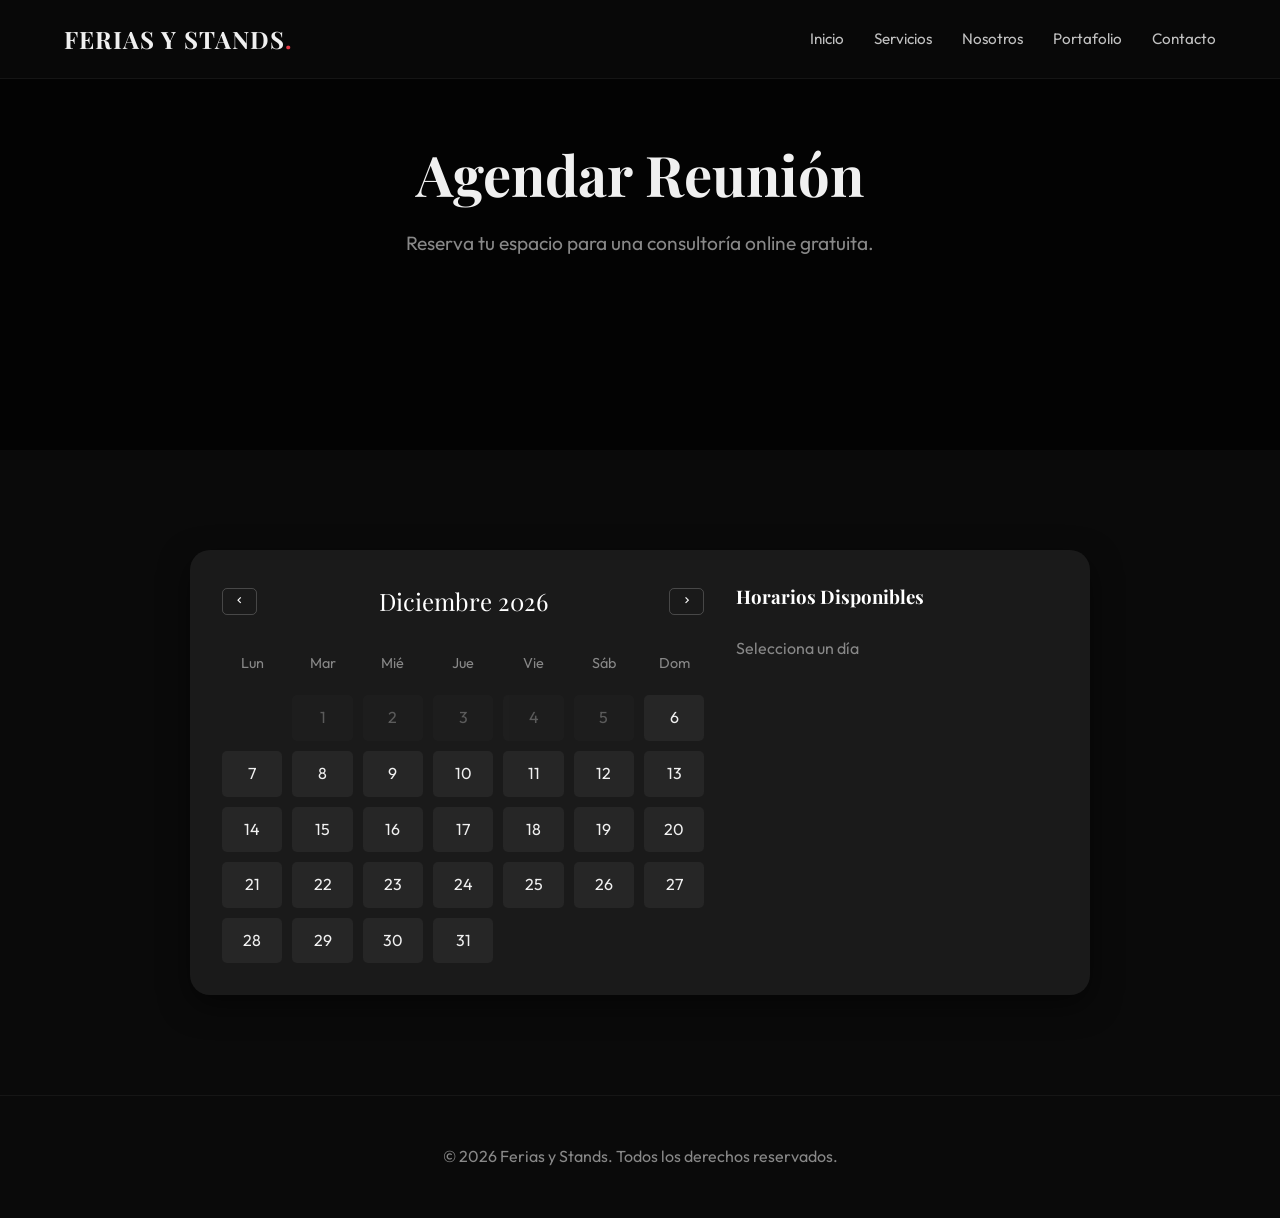
==== agenda.html @ d0ba3174 "Primera version web Esta es la primera version disponible de la web pinturas y reformas, con pestaña" ====
<!DOCTYPE html>
<html lang="es">

<head>
    <meta charset="UTF-8">
    <meta name="viewport" content="width=device-width, initial-scale=1.0">
    <title>Agendar Reunión | Ferias y Stands</title>
    <!-- Fonts -->
    <link rel="preconnect" href="https://fonts.googleapis.com">
    <link rel="preconnect" href="https://fonts.gstatic.com" crossorigin>
    <link
        href="https://fonts.googleapis.com/css2?family=Outfit:wght@300;400;600;700&family=Playfair+Display:ital,wght@0,600;1,600&display=swap"
        rel="stylesheet">
    <!-- CSS -->
    <link rel="stylesheet" href="css/style.css">
    <!-- Icons -->
    <link href="https://unpkg.com/boxicons@2.1.4/css/boxicons.min.css" rel="stylesheet">
    <style>
        /* Specific Agenda Styles */
        .calendar-wrapper {
            background: #1a1a1a;
            border-radius: 20px;
            padding: 2rem;
            max-width: 900px;
            margin: 0 auto;
            box-shadow: 0 10px 30px rgba(0, 0, 0, 0.5);
            display: grid;
            grid-template-columns: 1.5fr 1fr;
            gap: 2rem;
        }

        .calendar-header {
            display: flex;
            justify-content: space-between;
            align-items: center;
            margin-bottom: 2rem;
        }

        .month-label {
            font-family: var(--font-heading);
            font-size: 1.5rem;
            color: var(--white);
        }

        .calendar-nav-btn {
            background: transparent;
            border: 1px solid rgba(255, 255, 255, 0.2);
            color: var(--white);
            border-radius: 5px;
            padding: 5px 10px;
            cursor: pointer;
            transition: var(--transition);
        }

        .calendar-nav-btn:hover {
            border-color: var(--highlight);
            color: var(--highlight);
        }

        .days-grid {
            display: grid;
            grid-template-columns: repeat(7, 1fr);
            gap: 10px;
            text-align: center;
        }

        .day-name {
            color: var(--gray);
            font-size: 0.9rem;
            margin-bottom: 10px;
        }

        .day-number {
            padding: 10px;
            border-radius: 5px;
            background: rgba(255, 255, 255, 0.05);
            cursor: pointer;
            transition: var(--transition);
        }

        .day-number:hover:not(.disabled) {
            background: var(--highlight);
            color: white;
        }

        .day-number.selected {
            background: var(--highlight);
            color: white;
            box-shadow: 0 0 10px var(--highlight);
        }

        .day-number.disabled {
            opacity: 0.3;
            cursor: not-allowed;
        }

        .slots-column h3 {
            font-family: var(--font-heading);
            margin-bottom: 1.5rem;
            color: var(--white);
        }

        .slots-grid {
            display: grid;
            grid-template-columns: 1fr 1fr;
            gap: 10px;
        }

        .time-slot {
            padding: 10px;
            background: rgba(255, 255, 255, 0.05);
            border: 1px solid rgba(255, 255, 255, 0.1);
            border-radius: 5px;
            text-align: center;
            cursor: pointer;
            transition: var(--transition);
            font-size: 0.9rem;
        }

        .time-slot:hover:not(.occupied) {
            border-color: var(--highlight);
            color: var(--highlight);
        }

        .time-slot.selected {
            background: var(--highlight);
            color: white;
            border-color: var(--highlight);
        }

        .time-slot.occupied {
            background: rgba(255, 50, 50, 0.1);
            color: #ff5555;
            cursor: not-allowed;
            text-decoration: line-through;
        }

        .booking-form {
            margin-top: 2rem;
            border-top: 1px solid rgba(255, 255, 255, 0.1);
            padding-top: 2rem;
            display: none;
            /* Hidden until slot selected */
        }

        .booking-form.active {
            display: block;
            animation: fadeIn 0.5s ease;
        }

        @media (max-width: 768px) {
            .calendar-wrapper {
                grid-template-columns: 1fr;
            }
        }
    </style>
</head>

<body>

    <!-- Navigation -->
    <nav class="navbar">
        <div class="container nav-container">
            <a href="index.html" class="logo">FERIAS Y STANDS<span class="dot">.</span></a>
            <div class="nav-links">
                <a href="index.html" class="nav-link">Inicio</a>
                <a href="servicios.html" class="nav-link">Servicios</a>
                <a href="nosotros.html" class="nav-link">Nosotros</a>
                <a href="portfolio.html" class="nav-link">Portafolio</a>
                <a href="contacto.html" class="nav-link">Contacto</a>
            </div>
            <div class="hamburger">
                <i class='bx bx-menu'></i>
            </div>
        </div>
    </nav>

    <!-- Mobile Menu Overlay -->
    <div class="mobile-menu">
        <a href="index.html" class="mobile-link">Inicio</a>
        <a href="servicios.html" class="mobile-link">Servicios</a>
        <a href="nosotros.html" class="mobile-link">Nosotros</a>
        <a href="portfolio.html" class="mobile-link">Portafolio</a>
        <a href="contacto.html" class="mobile-link">Contacto</a>
    </div>

    <header class="hero" style="height: 50vh;">
        <div class="hero-bg"
            style="background: linear-gradient(rgba(0,0,0,0.7), rgba(0,0,0,0.7)), url('fotosyvideos/F6.jpeg'); background-size: cover; background-position: center;">
        </div>
        <div class="container hero-content">
            <h1 class="hero-title" style="font-size: 3.5rem;">Agendar Reunión</h1>
            <p class="hero-subtitle">Reserva tu espacio para una consultoría online gratuita.</p>
        </div>
    </header>

    <section class="section-padding">
        <div class="container">
            <div class="calendar-wrapper">
                <!-- Left: Calendar -->
                <div class="calendar-column">
                    <div class="calendar-header">
                        <button class="calendar-nav-btn" id="prevMonth"><i class='bx bx-chevron-left'></i></button>
                        <span class="month-label" id="monthLabel"></span>
                        <button class="calendar-nav-btn" id="nextMonth"><i class='bx bx-chevron-right'></i></button>
                    </div>
                    <div class="days-grid" id="daysGrid">
                        <!-- JS injected days -->
                    </div>
                </div>

                <!-- Right: Slots -->
                <div class="slots-column">
                    <h3>Horarios Disponibles</h3>
                    <p id="selectedDateText" style="color: var(--gray); margin-bottom: 1rem;">Selecciona un día</p>
                    <div class="slots-grid" id="slotsGrid">
                        <!-- JS injected slots -->
                    </div>
                </div>
            </div>

            <!-- Booking Form -->
            <div class="booking-form container" style="max-width: 600px;" id="bookingForm">
                <h3 class="section-title center" style="text-align: center; font-size: 2rem;">Confirmar Cita</h3>
                <form id="confirmForm">
                    <div class="form-group">
                        <label>Nombre Completo</label>
                        <input type="text" id="userName" required>
                    </div>
                    <div class="form-group">
                        <label>Email</label>
                        <input type="email" id="userEmail" required>
                    </div>
                    <div class="form-group">
                        <label>Tema de Interés</label>
                        <textarea id="userTopic" rows="2" placeholder="Ej: Stand para feria en Madrid..."></textarea>
                    </div>
                    <button type="submit" class="btn btn-primary" style="width: 100%;">Confirmar Reserva</button>
                </form>
            </div>
        </div>
    </section>

    <!-- Footer -->
    <footer class="footer">
        <div class="container">
            <p>&copy; 2026 Ferias y Stands. Todos los derechos reservados.</p>
        </div>
    </footer>

    <script src="js/main.js"></script>
    <script>
        // Inline script for Calendar Logic (keeping main.js clean or moving there later)
        // I will implement the specific logic here first to ensure it works isolated.

        const monthLabel = document.getElementById('monthLabel');
        const daysGrid = document.getElementById('daysGrid');
        const slotsGrid = document.getElementById('slotsGrid');
        const selectedDateText = document.getElementById('selectedDateText');
        const bookingForm = document.getElementById('bookingForm');

        let currentDate = new Date();
        const today = new Date();

        const months = ["Enero", "Febrero", "Marzo", "Abril", "Mayo", "Junio", "Julio", "Agosto", "Septiembre", "Octubre", "Noviembre", "Diciembre"];
        const dayNames = ["Lun", "Mar", "Mié", "Jue", "Vie", "Sáb", "Dom"];

        function renderCalendar() {
            daysGrid.innerHTML = "";

            // Add Day Names Header
            dayNames.forEach(name => {
                const dayNameEl = document.createElement('div');
                dayNameEl.className = 'day-name';
                dayNameEl.innerText = name;
                daysGrid.appendChild(dayNameEl);
            });

            const year = currentDate.getFullYear();
            const month = currentDate.getMonth();

            monthLabel.innerText = `${months[month]} ${year}`;

            // First day of month
            const firstDay = new Date(year, month, 1).getDay(); // 0 is Sunday
            // Adjust to Monday start
            const adjustedFirstDay = firstDay === 0 ? 6 : firstDay - 1;

            const daysInMonth = new Date(year, month + 1, 0).getDate();

            // Empty slots for previous month
            for (let i = 0; i < adjustedFirstDay; i++) {
                const empty = document.createElement('div');
                daysGrid.appendChild(empty);
            }

            // Days
            for (let i = 1; i <= daysInMonth; i++) {
                const dayEl = document.createElement('div');
                dayEl.className = 'day-number';
                dayEl.innerText = i;

                // Disable past days
                const checkDate = new Date(year, month, i);
                if (checkDate < new Date().setHours(0, 0, 0, 0)) {
                    dayEl.classList.add('disabled');
                } else {
                    dayEl.addEventListener('click', () => selectDate(i, month, year, dayEl));
                }

                daysGrid.appendChild(dayEl);
            }
        }

        function selectDate(day, month, year, el) {
            document.querySelectorAll('.day-number').forEach(d => d.classList.remove('selected'));
            el.classList.add('selected');
            selectedDateText.innerText = `${day} de ${months[month]}`;
            renderSlots();
        }

        function renderSlots() {
            slotsGrid.innerHTML = "";
            const startHour = 9;
            const endHour = 17;

            for (let h = startHour; h < endHour; h++) {
                const slot = document.createElement('div');
                slot.className = 'time-slot';
                slot.innerText = `${h}:00 - ${h + 1}:00`;

                // Randomly occupy some slots
                if (Math.random() > 0.7) {
                    slot.classList.add('occupied');
                    slot.title = "No disponible";
                } else {
                    slot.addEventListener('click', () => selectSlot(slot));
                }

                slotsGrid.appendChild(slot);
            }
        }

        function selectSlot(el) {
            document.querySelectorAll('.time-slot').forEach(s => s.classList.remove('selected'));
            el.classList.add('selected');
            bookingForm.classList.add('active');
            // Scroll to form
            bookingForm.scrollIntoView({ behavior: 'smooth' });
        }

        document.getElementById('prevMonth').addEventListener('click', () => {
            currentDate.setMonth(currentDate.getMonth() - 1);
            renderCalendar();
        });

        document.getElementById('nextMonth').addEventListener('click', () => {
            currentDate.setMonth(currentDate.getMonth() + 1);
            renderCalendar();
        });

        // Form Submit
        document.getElementById('confirmForm').addEventListener('submit', (e) => {
            e.preventDefault();
            const name = document.getElementById('userName').value;
            const topic = document.getElementById('userTopic').value;
            const date = selectedDateText.innerText;
            const time = document.querySelector('.time-slot.selected').innerText;

            const msg = `Hola, soy ${name}. Me gustaría agendar una reunión el ${date} a las ${time}. Tema: ${topic}`;
            const link = `https://wa.me/34123456789?text=${encodeURIComponent(msg)}`;

            window.open(link, '_blank');
        });

        renderCalendar();
    </script>

</body>

</html>
---- css/style.css ----
/* 
   Theme: Modern & Clean
   Inspiration: High contrast, elegant typography, smooth animations
*/

:root {
    --text-color: #f0f0f0;
    --bg-color: #0a0a0a;
    --card-bg: #1a1a1a;
    --highlight: #e63946;
    /* Vibrant accent color */
    --secondary: #a8dadc;
    --white: #ffffff;
    --gray: #888888;

    --font-main: 'Outfit', sans-serif;
    --font-heading: 'Playfair Display', serif;

    --transition: all 0.3s ease-in-out;
}

* {
    margin: 0;
    padding: 0;
    box-sizing: border-box;
}

html {
    scroll-behavior: smooth;
}

body {
    font-family: var(--font-main);
    background-color: var(--bg-color);
    color: var(--text-color);
    line-height: 1.6;
    overflow-x: hidden;
}

a {
    text-decoration: none;
    color: inherit;
    transition: var(--transition);
}

ul {
    list-style: none;
}

.container {
    width: 90%;
    max-width: 1200px;
    margin: 0 auto;
}

.section-padding {
    padding: 100px 0;
}

.section-title {
    font-family: var(--font-heading);
    font-size: 3rem;
    margin-bottom: 1rem;
    color: var(--white);
}

.section-subtitle {
    color: var(--gray);
    font-size: 1.2rem;
    margin-bottom: 2rem;
}

.btn {
    display: inline-block;
    padding: 12px 30px;
    border-radius: 50px;
    font-weight: 600;
    letter-spacing: 0.5px;
    cursor: pointer;
    transition: var(--transition);
}

.btn-primary {
    background-color: var(--highlight);
    color: var(--white);
    border: 2px solid var(--highlight);
}

.btn-primary:hover {
    background-color: transparent;
    color: var(--highlight);
}

.btn-outline {
    border: 2px solid var(--white);
    color: var(--white);
    margin-left: 15px;
}

.btn-outline:hover {
    background-color: var(--white);
    color: var(--bg-color);
}

/* Navbar */
.navbar {
    position: fixed;
    top: 0;
    width: 100%;
    padding: 20px 0;
    z-index: 1000;
    background: rgba(10, 10, 10, 0.8);
    backdrop-filter: blur(10px);
    border-bottom: 1px solid rgba(255, 255, 255, 0.05);
}

.nav-container {
    display: flex;
    justify-content: space-between;
    align-items: center;
}

.logo {
    font-family: var(--font-heading);
    font-size: 1.5rem;
    font-weight: 700;
    letter-spacing: 1px;
}

.logo .dot {
    color: var(--highlight);
}

.nav-links {
    display: flex;
    gap: 30px;
}

.nav-link {
    font-size: 0.95rem;
    opacity: 0.8;
}

.nav-link:hover,
.nav-link.active {
    opacity: 1;
    color: var(--highlight);
}

.hamburger {
    display: none;
    font-size: 1.8rem;
    cursor: pointer;
}

/* Mobile Menu */
.mobile-menu {
    position: fixed;
    top: 0;
    right: -100%;
    width: 100%;
    height: 100vh;
    background: var(--bg-color);
    display: flex;
    flex-direction: column;
    justify-content: center;
    align-items: center;
    gap: 2rem;
    transition: 0.4s ease;
    z-index: 999;
}

.mobile-menu.active {
    right: 0;
}

.mobile-link {
    font-size: 1.5rem;
    font-family: var(--font-heading);
}

/* Hero Section */
.hero {
    position: relative;
    height: 100vh;
    display: flex;
    align-items: center;
    justify-content: center;
    text-align: center;
    overflow: hidden;
}

.hero-bg {
    position: absolute;
    top: 0;
    left: 0;
    width: 100%;
    height: 100%;
    background: linear-gradient(45deg, #1a1a1a, #0a0a0a);
    z-index: -1;
}

/* Add a subtle animation to background if desired later */
.hero-content {
    z-index: 1;
    animation: fadeIn 1.5s ease;
}

.hero-title {
    font-family: var(--font-heading);
    font-size: 5rem;
    line-height: 1.1;
    margin-bottom: 1.5rem;
}

.hero-title .highlight {
    color: transparent;
    -webkit-text-stroke: 1px var(--white);
    position: relative;
}

.hero-title .highlight::after {
    content: 'Inspiran';
    position: absolute;
    left: 0;
    top: 0;
    color: var(--highlight);
    width: 0;
    overflow: hidden;
    white-space: nowrap;
    transition: 1s ease;
    animation: textFill 3s ease-in-out infinite alternate;
}

.hero-subtitle {
    font-size: 1.2rem;
    color: var(--gray);
    max-width: 600px;
    margin: 0 auto 3rem;
}

.scroll-down {
    position: absolute;
    bottom: 30px;
    left: 50%;
    transform: translateX(-50%);
    display: flex;
    flex-direction: column;
    align-items: center;
    font-size: 0.8rem;
    opacity: 0.7;
    animation: bounce 2s infinite;
}

@keyframes bounce {

    0%,
    20%,
    50%,
    80%,
    100% {
        transform: translateX(-50%) translateY(0);
    }

    40% {
        transform: translateX(-50%) translateY(-10px);
    }

    60% {
        transform: translateX(-50%) translateY(-5px);
    }
}

@keyframes textFill {
    0% {
        width: 0;
    }

    100% {
        width: 100%;
    }
}

@keyframes fadeIn {
    from {
        opacity: 0;
        transform: translateY(30px);
    }

    to {
        opacity: 1;
        transform: translateY(0);
    }
}

/* About Section */
.about-grid {
    display: grid;
    grid-template-columns: 1fr 1fr;
    gap: 4rem;
    align-items: center;
}

.about-text p {
    margin-bottom: 1.5rem;
    color: #ccc;
}

.stats {
    display: flex;
    gap: 3rem;
    margin-top: 2rem;
}

.stat-item {
    display: flex;
    flex-direction: column;
}

.stat-number {
    font-size: 2.5rem;
    font-weight: 700;
    color: var(--highlight);
}

.stat-label {
    font-size: 0.9rem;
    text-transform: uppercase;
    letter-spacing: 1px;
}

.image-stack {
    position: relative;
    height: 400px;
}

.box {
    position: absolute;
    border-radius: 10px;
}

.box-1 {
    width: 70%;
    height: 80%;
    background: #333;
    top: 0;
    right: 0;
    z-index: 1;
    background-image: url('../fotosyvideos/F2.jpeg');
    /* Placeholder */
    background-size: cover;
    background-position: center;
}

.box-2 {
    width: 70%;
    height: 80%;
    background: var(--highlight);
    bottom: 0;
    left: 0;
    z-index: 0;
    opacity: 0.5;
}

/* Services */
.services-grid {
    display: grid;
    grid-template-columns: repeat(auto-fit, minmax(250px, 1fr));
    gap: 2rem;
}

.service-card {
    background: var(--card-bg);
    padding: 2rem;
    border-radius: 15px;
    transition: var(--transition);
    position: relative;
    overflow: hidden;
    border: 1px solid rgba(255, 255, 255, 0.05);
}

.service-card::before {
    content: '';
    position: absolute;
    top: 0;
    left: 0;
    width: 100%;
    height: 5px;
    background: var(--highlight);
    transform: scaleX(0);
    transform-origin: left;
    transition: var(--transition);
}

.service-card:hover {
    transform: translateY(-10px);
    box-shadow: 0 10px 30px rgba(0, 0, 0, 0.5);
}

.service-card:hover::before {
    transform: scaleX(1);
}

.icon-box {
    font-size: 2.5rem;
    margin-bottom: 1.5rem;
    color: var(--highlight);
}

.service-card h3 {
    font-size: 1.5rem;
    margin-bottom: 1rem;
}

.service-card p {
    color: var(--gray);
    font-size: 0.95rem;
}

/* Portfolio */
.portfolio-grid {
    display: grid;
    grid-template-columns: repeat(2, 1fr);
    grid-auto-rows: 300px;
    gap: 1.5rem;
}

.portfolio-item {
    position: relative;
    border-radius: 15px;
    overflow: hidden;
    cursor: pointer;
    background-color: #333;
    /* Fallback */
    background-size: cover;
    background-position: center;
}

.item-1 {
    grid-column: span 1;
    background-image: url('https://images.unsplash.com/photo-1542744173-8e7e53415bb0?ixlib=rb-1.2.1&auto=format&fit=crop&w=800&q=80');
}

.item-2 {
    grid-column: span 1;
    background-image: url('https://images.unsplash.com/photo-1486406146926-c627a92ad1ab?ixlib=rb-1.2.1&auto=format&fit=crop&w=800&q=80');
}

.item-3 {
    grid-column: span 1;
    background-image: url('https://images.unsplash.com/photo-1517245386807-bb43f82c33c4?ixlib=rb-1.2.1&auto=format&fit=crop&w=800&q=80');
}

.item-4 {
    grid-column: span 1;
    background-image: url('https://images.unsplash.com/photo-1497215728101-856f4ea42174?ixlib=rb-1.2.1&auto=format&fit=crop&w=800&q=80');
}

.portfolio-overlay {
    position: absolute;
    bottom: 0;
    left: 0;
    width: 100%;
    padding: 2rem;
    background: linear-gradient(to top, rgba(0, 0, 0, 0.9), transparent);
    transform: translateY(100%);
    transition: var(--transition);
}

.portfolio-item:hover .portfolio-overlay {
    transform: translateY(0);
}

/* Clients Marquee */
.clients {
    background: #111;
    position: relative;
    overflow: hidden;
}

.marquee {
    display: flex;
    overflow: hidden;
    user-select: none;
    gap: 2rem;
    mask-image: linear-gradient(to right, transparent, black 10%, black 90%, transparent);
}

.marquee-content {
    flex-shrink: 0;
    display: flex;
    justify-content: space-around;
    gap: 2rem;
    min-width: 100%;
    animation: scroll 20s linear infinite;
}

.client-card {
    background: rgba(255, 255, 255, 0.03);
    border: 1px solid rgba(255, 255, 255, 0.05);
    padding: 1rem 2rem;
    border-radius: 8px;
    display: flex;
    align-items: center;
    justify-content: center;
    transition: var(--transition);
    height: 100px;
    /* Fixed height for consistency */
    width: 200px;
    background: white;
    /* Logos usually look better on white if not transparent */
}

.client-card:hover {
    transform: translateY(-5px);
    border-color: var(--highlight);
    box-shadow: 0 5px 15px rgba(230, 57, 70, 0.2);
}

.client-logo-img {
    max-width: 100%;
    max-height: 100%;
    object-fit: contain;
    filter: none;
    /* Removed grayscale */
    transition: var(--transition);
}

.client-card:hover .client-logo-img {
    transform: scale(1.1);
    /* Slight zoom instead of color change */
}

@keyframes scroll {
    from {
        transform: translateX(0);
    }

    to {
        transform: translateX(calc(-100% - 2rem));
    }
}

/* Contact */
.contact-wrapper {
    display: grid;
    grid-template-columns: 1fr 1fr;
    gap: 4rem;
}

.contact-info h2 {
    font-family: var(--font-heading);
    font-size: 2.5rem;
    margin-bottom: 1rem;
}

.contact-methods {
    margin: 3rem 0;
}

.method {
    display: flex;
    align-items: center;
    gap: 1.5rem;
    margin-bottom: 1.5rem;
    font-size: 1.1rem;
}

.method i {
    font-size: 1.5rem;
    color: var(--highlight);
}

.social-links {
    display: flex;
    gap: 1.5rem;
    margin-bottom: 3rem;
}

.social-links a {
    font-size: 1.8rem;
    color: var(--white);
    transition: var(--transition);
}

.social-links a:hover {
    color: var(--highlight);
    transform: scale(1.1);
}

.btn-zoom {
    background: #2D8CFF;
    color: white;
    padding: 15px 30px;
    border-radius: 5px;
    display: inline-flex;
    align-items: center;
    gap: 10px;
    font-weight: 600;
}

.btn-zoom:hover {
    background: #1a73e8;
}

.contact-form {
    background: var(--card-bg);
    padding: 3rem;
    border-radius: 20px;
}

.form-group {
    margin-bottom: 1.5rem;
}

.form-group label {
    display: block;
    margin-bottom: 0.5rem;
    font-size: 0.9rem;
    color: var(--gray);
}

.form-group input,
.form-group textarea {
    width: 100%;
    padding: 15px;
    background: rgba(255, 255, 255, 0.05);
    border: 1px solid rgba(255, 255, 255, 0.1);
    border-radius: 5px;
    color: var(--white);
    font-family: var(--font-main);
}

.form-group input:focus,
.form-group textarea:focus {
    outline: none;
    border-color: var(--highlight);
}

/* Hero Video */
.hero-bg video {
    position: absolute;
    top: 50%;
    left: 50%;
    min-width: 100%;
    min-height: 100%;
    width: auto;
    height: auto;
    transform: translateX(-50%) translateY(-50%);
    z-index: -1;
    object-fit: cover;
    opacity: 0.6;
}

/* Sustainable Section */
.sustainable {
    background: #0a0a0a;
    position: relative;
    overflow: hidden;
}

.sustainable-grid {
    display: grid;
    grid-template-columns: 1fr 1fr;
    gap: 4rem;
    align-items: center;
}

.sustainable-image {
    position: relative;
    height: 500px;
    border-radius: 20px;
    overflow: hidden;
    box-shadow: 0 20px 40px rgba(0, 0, 0, 0.5);
}

.sustainable-image img {
    width: 100%;
    height: 100%;
    object-fit: cover;
    transition: transform 0.5s ease;
}

.sustainable-image:hover img {
    transform: scale(1.05);
}

.sustainable-text h2 {
    color: #4CAF50;
    /* Eco Green */
}

.sustainable-features {
    margin-top: 2rem;
    display: grid;
    grid-template-columns: 1fr 1fr;
    gap: 1.5rem;
}

.sus-feature {
    display: flex;
    align-items: center;
    gap: 10px;
}

.sus-feature i {
    color: #4CAF50;
    font-size: 1.2rem;
}

/* WhatsApp Widget */
.whatsapp-float {
    position: fixed;
    width: 60px;
    height: 60px;
    bottom: 40px;
    right: 40px;
    background-color: #25d366;
    color: #FFF;
    border-radius: 50px;
    text-align: center;
    font-size: 30px;
    box-shadow: 2px 2px 3px #999;
    z-index: 100;
    display: flex;
    align-items: center;
    justify-content: center;
    transition: var(--transition);
}

.whatsapp-float:hover {
    background-color: #128C7E;
    transform: scale(1.1);
}

/* Portfolio Logo Corner */
.logo-corner {
    position: absolute;
    top: 15px;
    left: 15px;
    width: 50px;
    height: 50px;
    background: rgba(255, 255, 255, 0.9);
    border-radius: 8px;
    padding: 5px;
    display: flex;
    align-items: center;
    justify-content: center;
    z-index: 2;
    box-shadow: 0 4px 6px rgba(0, 0, 0, 0.3);
}

.logo-corner img {
    max-width: 100%;
    max-height: 100%;
    object-fit: contain;
}

/* Testimonials Update */
.testimonials {
    background: #111;
    position: relative;
}

.testimonial-container {
    max-width: 1000px;
    /* Wider for new layout */
    margin: 0 auto;
    position: relative;
    overflow: hidden;
    padding: 2rem 0;
}

.testimonial-track {
    display: flex;
    transition: transform 0.5s ease-in-out;
}

.testimonial-card {
    min-width: 100%;
    padding: 1rem;
    opacity: 0.5;
    transform: scale(0.9);
    transition: all 0.5s ease;
}

.testimonial-card.active {
    opacity: 1;
    transform: scale(1);
}

.testimonial-content {
    display: grid;
    grid-template-columns: 1fr 1.5fr;
    gap: 2rem;
    background: #1a1a1a;
    border-radius: 20px;
    overflow: hidden;
    box-shadow: 0 10px 30px rgba(0, 0, 0, 0.3);
}

/* Photo Slider (Nosotros) */
.photo-marquee {
    background: #000;
    overflow: hidden;
    padding: 1rem 0;
    margin-bottom: 4rem;
    /* Spacing before next section */
    position: relative;
    border-bottom: 1px solid rgba(255, 255, 255, 0.1);
}

.photo-marquee-track {
    display: flex;
    gap: 1rem;
    width: max-content;
    animation: scrollPhotos 45s linear infinite;
}

.photo-card {
    width: 300px;
    height: 200px;
    border-radius: 10px;
    overflow: hidden;
    position: relative;
    flex-shrink: 0;
}

.photo-card img {
    width: 100%;
    height: 100%;
    object-fit: cover;
    transition: transform 0.5s ease;
}

.photo-card:hover img {
    transform: scale(1.1);
}

@keyframes scrollPhotos {
    0% {
        transform: translateX(0);
    }

    100% {
        transform: translateX(-50%);
    }
}

.testimonial-project-img {
    width: 100%;
    height: 100%;
    min-height: 300px;
    background-size: cover;
    background-position: center;
}

.testimonial-info {
    padding: 3rem;
    display: flex;
    flex-direction: column;
    justify-content: center;
    text-align: left;
}

.quote-icon {
    font-size: 2.5rem;
    color: var(--highlight);
    margin-bottom: 1rem;
}

.testimonial-text {
    font-family: var(--font-heading);
    font-size: 1.3rem;
    font-style: italic;
    color: var(--white);
    margin-bottom: 2rem;
    line-height: 1.6;
}

.testimonial-author-block {
    display: flex;
    align-items: center;
    gap: 15px;
}

.client-avatar {
    width: 60px;
    height: 60px;
    border-radius: 50%;
    object-fit: cover;
    border: 2px solid var(--highlight);
}

.author-details {
    display: flex;
    flex-direction: column;
}

.author-name {
    font-weight: 700;
    color: var(--highlight);
    font-size: 1.1rem;
    text-transform: uppercase;
}

.author-role {
    color: var(--gray);
    font-size: 0.9rem;
}

@media (max-width: 768px) {
    .testimonial-content {
        grid-template-columns: 1fr;
    }

    .testimonial-project-img {
        height: 200px;
        min-height: auto;
    }

    .testimonial-info {
        padding: 2rem;
    }
}

.testimonial-controls {
    display: flex;
    justify-content: center;
    gap: 1rem;
    margin-top: 2rem;
}

.control-btn {
    background: transparent;
    border: 1px solid rgba(255, 255, 255, 0.2);
    color: var(--white);
    width: 40px;
    height: 40px;
    border-radius: 50%;
    display: flex;
    align-items: center;
    justify-content: center;
    cursor: pointer;
    transition: var(--transition);
}

.control-btn:hover {
    background: var(--highlight);
    border-color: var(--highlight);
}

/* Footer */
.footer {
    padding: 3rem 0;
    text-align: center;
    border-top: 1px solid rgba(255, 255, 255, 0.05);
    color: var(--gray);
}

/* Responsive */
@media (max-width: 992px) {
    .hero-title {
        font-size: 3.5rem;
    }

    .about-grid,
    .contact-wrapper,
    .sustainable-grid {
        grid-template-columns: 1fr;
    }

    .portfolio-grid {
        grid-template-columns: 1fr;
    }

    .nav-links,
    .btn-contact {
        display: none;
    }

    .hamburger {
        display: block;
    }
}

@media (max-width: 768px) {
    .section-title {
        font-size: 2.5rem;
    }

    .hero-title {
        font-size: 2.5rem;
    }

    .hero-btns {
        display: flex;
        flex-direction: column;
        gap: 1rem;
    }

    .btn-outline {
        margin-left: 0;
    }

    .whatsapp-float {
        bottom: 20px;
        right: 20px;
        width: 50px;
        height: 50px;
        font-size: 25px;
    }
}
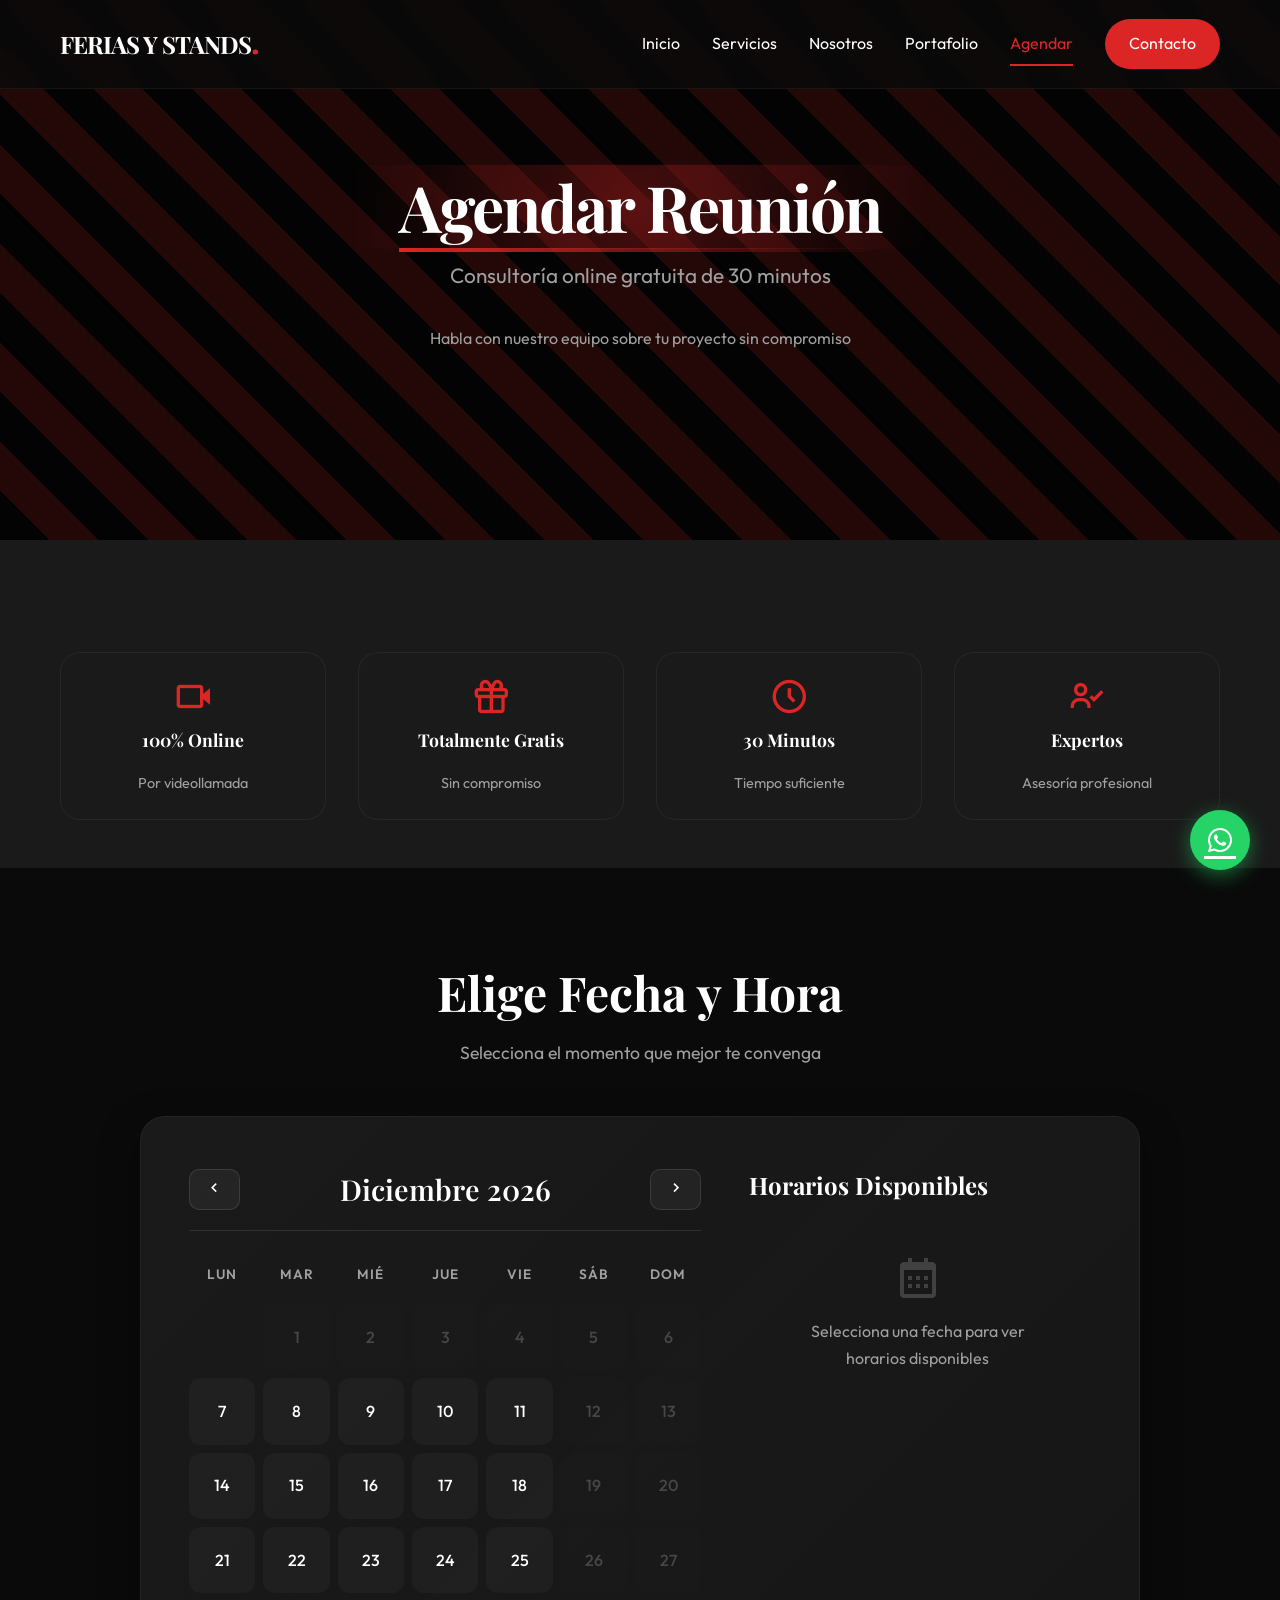
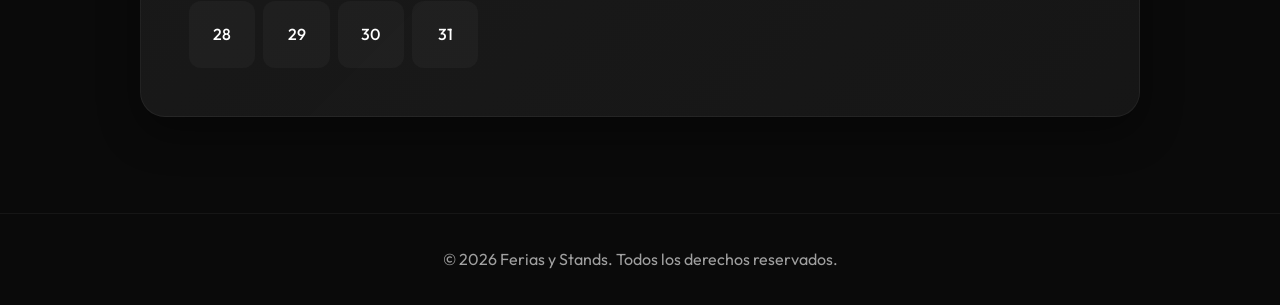
==== commit 1f57d577: "segunda version actulaizacion estructural" ====
--- a/agenda.html
+++ b/agenda.html
@@ -5,28 +5,24 @@
     <meta charset="UTF-8">
     <meta name="viewport" content="width=device-width, initial-scale=1.0">
     <title>Agendar Reunión | Ferias y Stands</title>
-    <!-- Fonts -->
+    <meta name="description" content="Agenda una consultoría gratuita online. Elige el día y hora que mejor te convenga.">
     <link rel="preconnect" href="https://fonts.googleapis.com">
     <link rel="preconnect" href="https://fonts.gstatic.com" crossorigin>
-    <link
-        href="https://fonts.googleapis.com/css2?family=Outfit:wght@300;400;600;700&family=Playfair+Display:ital,wght@0,600;1,600&display=swap"
-        rel="stylesheet">
-    <!-- CSS -->
+    <link href="https://fonts.googleapis.com/css2?family=Outfit:wght@300;400;600;700&family=Playfair+Display:ital,wght@0,600;1,600&display=swap" rel="stylesheet">
     <link rel="stylesheet" href="css/style.css">
-    <!-- Icons -->
     <link href="https://unpkg.com/boxicons@2.1.4/css/boxicons.min.css" rel="stylesheet">
     <style>
-        /* Specific Agenda Styles */
         .calendar-wrapper {
-            background: #1a1a1a;
-            border-radius: 20px;
-            padding: 2rem;
-            max-width: 900px;
+            background: linear-gradient(135deg, var(--secondary), rgba(26, 26, 26, 0.8));
+            border-radius: 25px;
+            padding: 3rem;
+            max-width: 1000px;
             margin: 0 auto;
-            box-shadow: 0 10px 30px rgba(0, 0, 0, 0.5);
+            box-shadow: var(--shadow-hover);
             display: grid;
             grid-template-columns: 1.5fr 1fr;
-            gap: 2rem;
+            gap: 3rem;
+            border: 1px solid rgba(255, 255, 255, 0.05);
         }
 
         .calendar-header {
@@ -34,98 +30,149 @@
             justify-content: space-between;
             align-items: center;
             margin-bottom: 2rem;
+            padding-bottom: 1rem;
+            border-bottom: 1px solid rgba(255, 255, 255, 0.1);
         }
 
         .month-label {
             font-family: var(--font-heading);
-            font-size: 1.5rem;
+            font-size: 1.8rem;
             color: var(--white);
+            font-weight: 600;
         }
 
         .calendar-nav-btn {
-            background: transparent;
-            border: 1px solid rgba(255, 255, 255, 0.2);
+            background: rgba(255, 255, 255, 0.05);
+            border: 1px solid rgba(255, 255, 255, 0.1);
             color: var(--white);
-            border-radius: 5px;
-            padding: 5px 10px;
+            border-radius: 10px;
+            padding: 8px 15px;
             cursor: pointer;
             transition: var(--transition);
+            font-size: 1.2rem;
         }
 
         .calendar-nav-btn:hover {
+            background: var(--highlight);
             border-color: var(--highlight);
-            color: var(--highlight);
+            transform: scale(1.05);
         }
 
         .days-grid {
             display: grid;
             grid-template-columns: repeat(7, 1fr);
-            gap: 10px;
+            gap: 8px;
             text-align: center;
         }
 
         .day-name {
             color: var(--gray);
-            font-size: 0.9rem;
+            font-size: 0.85rem;
+            font-weight: 600;
             margin-bottom: 10px;
+            text-transform: uppercase;
+            letter-spacing: 1px;
         }
 
         .day-number {
-            padding: 10px;
-            border-radius: 5px;
-            background: rgba(255, 255, 255, 0.05);
+            aspect-ratio: 1;
+            display: flex;
+            align-items: center;
+            justify-content: center;
+            border-radius: 12px;
+            background: rgba(255, 255, 255, 0.03);
             cursor: pointer;
             transition: var(--transition);
+            font-weight: 500;
+            border: 2px solid transparent;
         }
 
         .day-number:hover:not(.disabled) {
-            background: var(--highlight);
-            color: white;
+            background: rgba(220, 38, 38, 0.2);
+            border-color: var(--highlight);
+            transform: scale(1.1);
         }
 
         .day-number.selected {
             background: var(--highlight);
             color: white;
-            box-shadow: 0 0 10px var(--highlight);
+            font-weight: 700;
+            box-shadow: 0 5px 15px rgba(220, 38, 38, 0.4);
+            transform: scale(1.1);
         }
 
         .day-number.disabled {
-            opacity: 0.3;
+            opacity: 0.2;
             cursor: not-allowed;
+        }
+
+        .slots-column {
+            display: flex;
+            flex-direction: column;
         }
 
         .slots-column h3 {
             font-family: var(--font-heading);
+            margin-bottom: 1rem;
+            color: var(--white);
+            font-size: 1.5rem;
+        }
+
+        .selected-date-display {
+            background: rgba(220, 38, 38, 0.1);
+            padding: 1rem;
+            border-radius: 10px;
             margin-bottom: 1.5rem;
-            color: var(--white);
+            border-left: 4px solid var(--highlight);
         }
 
         .slots-grid {
             display: grid;
             grid-template-columns: 1fr 1fr;
             gap: 10px;
+            max-height: 400px;
+            overflow-y: auto;
+            padding-right: 5px;
+        }
+
+        .slots-grid::-webkit-scrollbar {
+            width: 6px;
+        }
+
+        .slots-grid::-webkit-scrollbar-track {
+            background: rgba(255, 255, 255, 0.05);
+            border-radius: 10px;
+        }
+
+        .slots-grid::-webkit-scrollbar-thumb {
+            background: var(--highlight);
+            border-radius: 10px;
         }
 
         .time-slot {
-            padding: 10px;
-            background: rgba(255, 255, 255, 0.05);
+            padding: 12px 8px;
+            background: rgba(255, 255, 255, 0.03);
             border: 1px solid rgba(255, 255, 255, 0.1);
-            border-radius: 5px;
+            border-radius: 10px;
             text-align: center;
             cursor: pointer;
             transition: var(--transition);
             font-size: 0.9rem;
+            font-weight: 500;
         }
 
         .time-slot:hover:not(.occupied) {
+            background: rgba(220, 38, 38, 0.2);
             border-color: var(--highlight);
-            color: var(--highlight);
+            transform: translateY(-2px);
         }
 
         .time-slot.selected {
             background: var(--highlight);
             color: white;
             border-color: var(--highlight);
+            box-shadow: 0 5px 15px rgba(220, 38, 38, 0.3);
+            font-weight: 700;
         }
 
         .time-slot.occupied {
@@ -133,32 +180,58 @@
             color: #ff5555;
             cursor: not-allowed;
             text-decoration: line-through;
+            opacity: 0.5;
         }
 
         .booking-form {
-            margin-top: 2rem;
+            margin-top: 3rem;
+            padding-top: 3rem;
             border-top: 1px solid rgba(255, 255, 255, 0.1);
-            padding-top: 2rem;
             display: none;
-            /* Hidden until slot selected */
+            animation: fadeInUp 0.6s ease;
         }
 
         .booking-form.active {
             display: block;
-            animation: fadeIn 0.5s ease;
+        }
+
+        .booking-summary {
+            background: linear-gradient(135deg, rgba(220, 38, 38, 0.1), rgba(220, 38, 38, 0.05));
+            padding: 2rem;
+            border-radius: 15px;
+            margin-bottom: 2rem;
+            border: 1px solid rgba(220, 38, 38, 0.3);
+        }
+
+        .booking-summary h4 {
+            color: var(--highlight);
+            margin-bottom: 1rem;
+            font-size: 1.2rem;
+        }
+
+        .booking-summary p {
+            color: var(--gray);
+            margin-bottom: 0.5rem;
+        }
+
+        .booking-summary strong {
+            color: var(--white);
         }
 
         @media (max-width: 768px) {
             .calendar-wrapper {
                 grid-template-columns: 1fr;
+                padding: 2rem;
+            }
+
+            .slots-grid {
+                grid-template-columns: 1fr;
             }
         }
     </style>
 </head>
 
 <body>
-
-    <!-- Navigation -->
     <nav class="navbar">
         <div class="container nav-container">
             <a href="index.html" class="logo">FERIAS Y STANDS<span class="dot">.</span></a>
@@ -167,81 +240,135 @@
                 <a href="servicios.html" class="nav-link">Servicios</a>
                 <a href="nosotros.html" class="nav-link">Nosotros</a>
                 <a href="portfolio.html" class="nav-link">Portafolio</a>
-                <a href="contacto.html" class="nav-link">Contacto</a>
+                <a href="agenda.html" class="nav-link active" style="color: var(--highlight);">Agendar</a>
+                <a href="contacto.html" class="nav-link btn-contact">Contacto</a>
             </div>
-            <div class="hamburger">
-                <i class='bx bx-menu'></i>
-            </div>
+            <div class="hamburger"><i class='bx bx-menu'></i></div>
         </div>
     </nav>
 
-    <!-- Mobile Menu Overlay -->
     <div class="mobile-menu">
         <a href="index.html" class="mobile-link">Inicio</a>
         <a href="servicios.html" class="mobile-link">Servicios</a>
         <a href="nosotros.html" class="mobile-link">Nosotros</a>
         <a href="portfolio.html" class="mobile-link">Portafolio</a>
+        <a href="agenda.html" class="mobile-link">Agendar</a>
         <a href="contacto.html" class="mobile-link">Contacto</a>
     </div>
 
-    <header class="hero" style="height: 50vh;">
-        <div class="hero-bg"
-            style="background: linear-gradient(rgba(0,0,0,0.7), rgba(0,0,0,0.7)), url('fotosyvideos/F6.jpeg'); background-size: cover; background-position: center;">
-        </div>
+    <header class="hero" style="height: 60vh; position: relative;">
+        <div class="hero-bg" style="background: linear-gradient(rgba(0,0,0,0.7), rgba(0,0,0,0.7)), url('fotosyvideos/F6.jpeg'); background-size: cover; background-position: center;"></div>
+        <div class="hero-pattern"></div>
         <div class="container hero-content">
-            <h1 class="hero-title" style="font-size: 3.5rem;">Agendar Reunión</h1>
-            <p class="hero-subtitle">Reserva tu espacio para una consultoría online gratuita.</p>
+            <h1 class="hero-title hero-title-decorated" style="font-size: 4rem;">Agendar Reunión</h1>
+            <p class="hero-subtitle">Consultoría online gratuita de 30 minutos</p>
+            <p style="color: var(--gray); max-width: 600px; margin: 1rem auto;">Habla con nuestro equipo sobre tu proyecto sin compromiso</p>
         </div>
     </header>
 
+    <!-- Benefits -->
+    <section class="section-padding" style="background: var(--secondary); padding: 3rem 0;">
+        <div class="container">
+            <div class="feature-grid" style="grid-template-columns: repeat(auto-fit, minmax(200px, 1fr));">
+                <div class="feature-card" style="padding: 1.5rem; text-align: center;">
+                    <i class='bx bx-video feature-icon' style="font-size: 2.5rem; margin-bottom: 0.5rem;"></i>
+                    <h3 style="font-size: 1.1rem;">100% Online</h3>
+                    <p style="font-size: 0.9rem;">Por videollamada</p>
+                </div>
+                <div class="feature-card" style="padding: 1.5rem; text-align: center;">
+                    <i class='bx bx-gift feature-icon' style="font-size: 2.5rem; margin-bottom: 0.5rem;"></i>
+                    <h3 style="font-size: 1.1rem;">Totalmente Gratis</h3>
+                    <p style="font-size: 0.9rem;">Sin compromiso</p>
+                </div>
+                <div class="feature-card" style="padding: 1.5rem; text-align: center;">
+                    <i class='bx bx-time-five feature-icon' style="font-size: 2.5rem; margin-bottom: 0.5rem;"></i>
+                    <h3 style="font-size: 1.1rem;">30 Minutos</h3>
+                    <p style="font-size: 0.9rem;">Tiempo suficiente</p>
+                </div>
+                <div class="feature-card" style="padding: 1.5rem; text-align: center;">
+                    <i class='bx bx-user-check feature-icon' style="font-size: 2.5rem; margin-bottom: 0.5rem;"></i>
+                    <h3 style="font-size: 1.1rem;">Expertos</h3>
+                    <p style="font-size: 0.9rem;">Asesoría profesional</p>
+                </div>
+            </div>
+        </div>
+    </section>
+
+    <!-- Calendar Section -->
     <section class="section-padding">
         <div class="container">
+            <div class="center" style="margin-bottom: 3rem;">
+                <h2 class="section-title">Elige Fecha y Hora</h2>
+                <p class="section-subtitle">Selecciona el momento que mejor te convenga</p>
+            </div>
+
             <div class="calendar-wrapper">
-                <!-- Left: Calendar -->
                 <div class="calendar-column">
                     <div class="calendar-header">
                         <button class="calendar-nav-btn" id="prevMonth"><i class='bx bx-chevron-left'></i></button>
                         <span class="month-label" id="monthLabel"></span>
                         <button class="calendar-nav-btn" id="nextMonth"><i class='bx bx-chevron-right'></i></button>
                     </div>
-                    <div class="days-grid" id="daysGrid">
-                        <!-- JS injected days -->
-                    </div>
-                </div>
-
-                <!-- Right: Slots -->
+                    <div class="days-grid" id="daysGrid"></div>
+                </div>
+
                 <div class="slots-column">
                     <h3>Horarios Disponibles</h3>
-                    <p id="selectedDateText" style="color: var(--gray); margin-bottom: 1rem;">Selecciona un día</p>
+                    <div class="selected-date-display" id="selectedDateDisplay" style="display: none;">
+                        <i class='bx bx-calendar' style="color: var(--highlight);"></i>
+                        <strong id="selectedDateText" style="margin-left: 0.5rem;">Selecciona un día</strong>
+                    </div>
                     <div class="slots-grid" id="slotsGrid">
-                        <!-- JS injected slots -->
+                        <div style="grid-column: 1 / -1; text-align: center; padding: 2rem; color: var(--gray);">
+                            <i class='bx bx-calendar' style="font-size: 3rem; opacity: 0.3; margin-bottom: 1rem; display: block;"></i>
+                            <p>Selecciona una fecha para ver horarios disponibles</p>
+                        </div>
                     </div>
                 </div>
             </div>
 
             <!-- Booking Form -->
-            <div class="booking-form container" style="max-width: 600px;" id="bookingForm">
-                <h3 class="section-title center" style="text-align: center; font-size: 2rem;">Confirmar Cita</h3>
+            <div class="booking-form container" style="max-width: 700px;" id="bookingForm">
+                <div class="booking-summary">
+                    <h4><i class='bx bx-info-circle'></i> Resumen de tu Reserva</h4>
+                    <p><i class='bx bx-calendar'></i> Fecha: <strong id="summaryDate">-</strong></p>
+                    <p><i class='bx bx-time'></i> Hora: <strong id="summaryTime">-</strong></p>
+                    <p><i class='bx bx-video'></i> Modalidad: <strong>Videollamada Online (30 minutos)</strong></p>
+                </div>
+
+                <h3 class="section-title" style="font-size: 2rem; margin-bottom: 1.5rem;">Completa tus Datos</h3>
                 <form id="confirmForm">
                     <div class="form-group">
-                        <label>Nombre Completo</label>
-                        <input type="text" id="userName" required>
+                        <label>Nombre Completo *</label>
+                        <input type="text" id="userName" placeholder="Tu nombre" required>
                     </div>
                     <div class="form-group">
-                        <label>Email</label>
-                        <input type="email" id="userEmail" required>
+                        <label>Email *</label>
+                        <input type="email" id="userEmail" placeholder="tucorreo@empresa.com" required>
                     </div>
                     <div class="form-group">
-                        <label>Tema de Interés</label>
-                        <textarea id="userTopic" rows="2" placeholder="Ej: Stand para feria en Madrid..."></textarea>
-                    </div>
-                    <button type="submit" class="btn btn-primary" style="width: 100%;">Confirmar Reserva</button>
+                        <label>Teléfono *</label>
+                        <input type="tel" id="userPhone" placeholder="+34 600 000 000" required>
+                    </div>
+                    <div class="form-group">
+                        <label>Empresa</label>
+                        <input type="text" id="userCompany" placeholder="Nombre de tu empresa">
+                    </div>
+                    <div class="form-group">
+                        <label>Cuéntanos brevemente sobre tu proyecto</label>
+                        <textarea id="userTopic" rows="3" placeholder="Ej: Necesito un stand de 50m² para la feria de Barcelona en marzo..."></textarea>
+                    </div>
+                    <button type="submit" class="btn btn-primary" style="width: 100%;">
+                        <i class='bx bxl-whatsapp'></i> Confirmar Reserva por WhatsApp
+                    </button>
+                    <p style="text-align: center; color: var(--gray); font-size: 0.9rem; margin-top: 1rem;">Recibirás un mensaje de confirmación por WhatsApp con el enlace de la videollamada</p>
                 </form>
             </div>
         </div>
     </section>
 
-    <!-- Footer -->
+    <a href="https://wa.me/34123456789" class="whatsapp-float" target="_blank"><i class='bx bxl-whatsapp'></i></a>
+
     <footer class="footer">
         <div class="container">
             <p>&copy; 2026 Ferias y Stands. Todos los derechos reservados.</p>
@@ -250,17 +377,18 @@
 
     <script src="js/main.js"></script>
     <script>
-        // Inline script for Calendar Logic (keeping main.js clean or moving there later)
-        // I will implement the specific logic here first to ensure it works isolated.
-
         const monthLabel = document.getElementById('monthLabel');
         const daysGrid = document.getElementById('daysGrid');
         const slotsGrid = document.getElementById('slotsGrid');
+        const selectedDateDisplay = document.getElementById('selectedDateDisplay');
         const selectedDateText = document.getElementById('selectedDateText');
         const bookingForm = document.getElementById('bookingForm');
+        const summaryDate = document.getElementById('summaryDate');
+        const summaryTime = document.getElementById('summaryTime');
 
         let currentDate = new Date();
-        const today = new Date();
+        let selectedDate = null;
+        let selectedTime = null;
 
         const months = ["Enero", "Febrero", "Marzo", "Abril", "Mayo", "Junio", "Julio", "Agosto", "Septiembre", "Octubre", "Noviembre", "Diciembre"];
         const dayNames = ["Lun", "Mar", "Mié", "Jue", "Vie", "Sáb", "Dom"];
@@ -268,7 +396,6 @@
         function renderCalendar() {
             daysGrid.innerHTML = "";
 
-            // Add Day Names Header
             dayNames.forEach(name => {
                 const dayNameEl = document.createElement('div');
                 dayNameEl.className = 'day-name';
@@ -278,31 +405,28 @@
 
             const year = currentDate.getFullYear();
             const month = currentDate.getMonth();
-
             monthLabel.innerText = `${months[month]} ${year}`;
 
-            // First day of month
-            const firstDay = new Date(year, month, 1).getDay(); // 0 is Sunday
-            // Adjust to Monday start
+            const firstDay = new Date(year, month, 1).getDay();
             const adjustedFirstDay = firstDay === 0 ? 6 : firstDay - 1;
-
             const daysInMonth = new Date(year, month + 1, 0).getDate();
 
-            // Empty slots for previous month
             for (let i = 0; i < adjustedFirstDay; i++) {
-                const empty = document.createElement('div');
-                daysGrid.appendChild(empty);
+                daysGrid.appendChild(document.createElement('div'));
             }
 
-            // Days
+            const today = new Date();
+            today.setHours(0, 0, 0, 0);
+
             for (let i = 1; i <= daysInMonth; i++) {
                 const dayEl = document.createElement('div');
                 dayEl.className = 'day-number';
                 dayEl.innerText = i;
 
-                // Disable past days
                 const checkDate = new Date(year, month, i);
-                if (checkDate < new Date().setHours(0, 0, 0, 0)) {
+                checkDate.setHours(0, 0, 0, 0);
+
+                if (checkDate < today || checkDate.getDay() === 0 || checkDate.getDay() === 6) {
                     dayEl.classList.add('disabled');
                 } else {
                     dayEl.addEventListener('click', () => selectDate(i, month, year, dayEl));
@@ -315,38 +439,44 @@
         function selectDate(day, month, year, el) {
             document.querySelectorAll('.day-number').forEach(d => d.classList.remove('selected'));
             el.classList.add('selected');
-            selectedDateText.innerText = `${day} de ${months[month]}`;
+            selectedDate = new Date(year, month, day);
+            selectedDateDisplay.style.display = 'block';
+            selectedDateText.innerText = `${day} de ${months[month]} de ${year}`;
+            summaryDate.innerText = `${day} de ${months[month]} de ${year}`;
             renderSlots();
         }
 
         function renderSlots() {
             slotsGrid.innerHTML = "";
-            const startHour = 9;
-            const endHour = 17;
-
-            for (let h = startHour; h < endHour; h++) {
+            const slots = [
+                "09:00", "09:30", "10:00", "10:30", "11:00", "11:30",
+                "12:00", "12:30", "13:00", "13:30", "14:00", "14:30",
+                "15:00", "15:30", "16:00", "16:30", "17:00", "17:30"
+            ];
+
+            slots.forEach(time => {
                 const slot = document.createElement('div');
                 slot.className = 'time-slot';
-                slot.innerText = `${h}:00 - ${h + 1}:00`;
-
-                // Randomly occupy some slots
-                if (Math.random() > 0.7) {
+                slot.innerText = time;
+
+                if (Math.random() > 0.75) {
                     slot.classList.add('occupied');
                     slot.title = "No disponible";
                 } else {
-                    slot.addEventListener('click', () => selectSlot(slot));
+                    slot.addEventListener('click', () => selectSlot(slot, time));
                 }
 
                 slotsGrid.appendChild(slot);
-            }
-        }
-
-        function selectSlot(el) {
+            });
+        }
+
+        function selectSlot(el, time) {
             document.querySelectorAll('.time-slot').forEach(s => s.classList.remove('selected'));
             el.classList.add('selected');
+            selectedTime = time;
+            summaryTime.innerText = time;
             bookingForm.classList.add('active');
-            // Scroll to form
-            bookingForm.scrollIntoView({ behavior: 'smooth' });
+            bookingForm.scrollIntoView({ behavior: 'smooth', block: 'start' });
         }
 
         document.getElementById('prevMonth').addEventListener('click', () => {
@@ -359,15 +489,17 @@
             renderCalendar();
         });
 
-        // Form Submit
         document.getElementById('confirmForm').addEventListener('submit', (e) => {
             e.preventDefault();
             const name = document.getElementById('userName').value;
+            const email = document.getElementById('userEmail').value;
+            const phone = document.getElementById('userPhone').value;
+            const company = document.getElementById('userCompany').value;
             const topic = document.getElementById('userTopic').value;
-            const date = selectedDateText.innerText;
-            const time = document.querySelector('.time-slot.selected').innerText;
-
-            const msg = `Hola, soy ${name}. Me gustaría agendar una reunión el ${date} a las ${time}. Tema: ${topic}`;
+            const date = summaryDate.innerText;
+            const time = summaryTime.innerText;
+
+            const msg = `Hola, soy ${name}${company ? ' de ' + company : ''}. Me gustaría agendar una consultoría online el ${date} a las ${time}.\n\nEmail: ${email}\nTeléfono: ${phone}\n\nProyecto: ${topic || 'Stand para feria'}`;
             const link = `https://wa.me/34123456789?text=${encodeURIComponent(msg)}`;
 
             window.open(link, '_blank');
@@ -375,7 +507,6 @@
 
         renderCalendar();
     </script>
-
 </body>
 
 </html>
--- a/css/style.css
+++ b/css/style.css
@@ -1,972 +1,1189 @@
-/* 
-   Theme: Modern & Clean
-   Inspiration: High contrast, elegant typography, smooth animations
-*/
-
+/* CSS Variables */
 :root {
-    --text-color: #f0f0f0;
-    --bg-color: #0a0a0a;
-    --card-bg: #1a1a1a;
-    --highlight: #e63946;
-    /* Vibrant accent color */
-    --secondary: #a8dadc;
+    --primary: #0a0a0a;
+    --secondary: #1a1a1a;
+    --highlight: #dc2626;
+    --highlight-hover: #ef4444;
     --white: #ffffff;
-    --gray: #888888;
-
-    --font-main: 'Outfit', sans-serif;
+    --gray: #a0a0a0;
+    --light-gray: #f5f5f5;
+    --font-body: 'Outfit', sans-serif;
     --font-heading: 'Playfair Display', serif;
-
-    --transition: all 0.3s ease-in-out;
-}
-
+    --transition: all 0.3s cubic-bezier(0.4, 0, 0.2, 1);
+    --shadow: 0 10px 30px rgba(0, 0, 0, 0.3);
+    --shadow-hover: 0 15px 40px rgba(0, 0, 0, 0.4);
+}
+
+/* Reset */
 * {
     margin: 0;
     padding: 0;
     box-sizing: border-box;
 }
 
-html {
-    scroll-behavior: smooth;
-}
-
 body {
-    font-family: var(--font-main);
-    background-color: var(--bg-color);
-    color: var(--text-color);
-    line-height: 1.6;
+    font-family: var(--font-body);
+    color: var(--white);
+    background: var(--primary);
     overflow-x: hidden;
-}
-
-a {
-    text-decoration: none;
-    color: inherit;
-    transition: var(--transition);
-}
-
-ul {
-    list-style: none;
+    line-height: 1.7;
 }
 
 .container {
-    width: 90%;
     max-width: 1200px;
     margin: 0 auto;
-}
-
+    padding: 0 20px;
+}
+
+/* Navbar */
+.navbar {
+    position: fixed;
+    top: 0;
+    width: 100%;
+    background: rgba(10, 10, 10, 0.8);
+    backdrop-filter: blur(10px);
+    z-index: 1000;
+    padding: 1.2rem 0;
+    transition: var(--transition);
+    border-bottom: 1px solid rgba(255, 255, 255, 0.05);
+}
+
+.navbar.scrolled {
+    background: rgba(10, 10, 10, 0.95);
+    padding: 0.8rem 0;
+    box-shadow: 0 5px 20px rgba(0, 0, 0, 0.3);
+}
+
+.nav-container {
+    display: flex;
+    justify-content: space-between;
+    align-items: center;
+}
+
+.logo {
+    font-family: var(--font-heading);
+    font-size: 1.5rem;
+    font-weight: 700;
+    color: var(--white);
+    text-decoration: none;
+    letter-spacing: -1px;
+    transition: var(--transition);
+}
+
+.logo:hover {
+    transform: scale(1.05);
+}
+
+.dot {
+    color: var(--highlight);
+    font-size: 2rem;
+    line-height: 0;
+}
+
+.nav-links {
+    display: flex;
+    gap: 2rem;
+    align-items: center;
+}
+
+.nav-link {
+    color: var(--white);
+    text-decoration: none;
+    font-weight: 400;
+    transition: var(--transition);
+    position: relative;
+    padding: 0.5rem 0;
+}
+
+.nav-link::after {
+    content: '';
+    position: absolute;
+    bottom: 0;
+    left: 0;
+    width: 0;
+    height: 2px;
+    background: var(--highlight);
+    transition: var(--transition);
+}
+
+.nav-link:hover::after,
+.nav-link.active::after {
+    width: 100%;
+}
+
+.nav-link:hover,
+.nav-link.active {
+    color: var(--highlight);
+}
+
+.btn-contact {
+    background: var(--highlight);
+    padding: 0.7rem 1.5rem !important;
+    border-radius: 50px;
+    transition: var(--transition);
+    color: var(--white) !important;
+}
+
+.btn-contact::after {
+    display: none;
+}
+
+.btn-contact:hover {
+    background: var(--highlight-hover);
+    transform: translateY(-2px);
+    box-shadow: 0 10px 20px rgba(220, 38, 38, 0.3);
+    color: var(--white) !important;
+}
+
+.btn-contact.active {
+    color: var(--white) !important;
+}
+
+.hamburger {
+    display: none;
+    font-size: 1.8rem;
+    cursor: pointer;
+    color: var(--white);
+    transition: var(--transition);
+}
+
+.hamburger:hover {
+    color: var(--highlight);
+}
+
+.mobile-menu {
+    position: fixed;
+    top: 0;
+    right: -100%;
+    width: 100%;
+    height: 100vh;
+    background: rgba(10, 10, 10, 0.98);
+    backdrop-filter: blur(10px);
+    display: flex;
+    flex-direction: column;
+    align-items: center;
+    justify-content: center;
+    gap: 2rem;
+    transition: var(--transition);
+    z-index: 999;
+}
+
+.mobile-menu.active {
+    right: 0;
+}
+
+.mobile-link {
+    color: var(--white);
+    text-decoration: none;
+    font-size: 1.8rem;
+    font-weight: 300;
+    transition: var(--transition);
+    opacity: 0;
+    transform: translateY(20px);
+}
+
+.mobile-menu.active .mobile-link {
+    animation: fadeInUp 0.6s ease forwards;
+}
+
+.mobile-link:nth-child(1) { animation-delay: 0.1s; }
+.mobile-link:nth-child(2) { animation-delay: 0.2s; }
+.mobile-link:nth-child(3) { animation-delay: 0.3s; }
+.mobile-link:nth-child(4) { animation-delay: 0.4s; }
+.mobile-link:nth-child(5) { animation-delay: 0.5s; }
+
+.mobile-link:hover {
+    color: var(--highlight);
+    transform: translateX(10px);
+}
+
+/* Hero Section */
+.hero {
+    position: relative;
+    height: 100vh;
+    display: flex;
+    align-items: center;
+    justify-content: center;
+    overflow: hidden;
+}
+
+.hero-bg {
+    position: absolute;
+    top: 0;
+    left: 0;
+    width: 100%;
+    height: 100%;
+    background-size: cover;
+    background-position: center;
+    animation: zoomIn 20s ease infinite alternate;
+}
+
+.hero-content {
+    position: relative;
+    z-index: 2;
+    text-align: center;
+    animation: fadeInUp 1s ease;
+}
+
+.hero-title {
+    font-family: var(--font-heading);
+    font-size: 5rem;
+    font-weight: 700;
+    margin-bottom: 1rem;
+    letter-spacing: -2px;
+    line-height: 1.1;
+    animation: fadeInUp 1s ease 0.2s both;
+}
+
+.hero-subtitle {
+    font-size: 1.3rem;
+    color: var(--gray);
+    margin-bottom: 2rem;
+    animation: fadeInUp 1s ease 0.4s both;
+}
+
+.hero-buttons {
+    display: flex;
+    gap: 1rem;
+    justify-content: center;
+    flex-wrap: wrap;
+    animation: fadeInUp 1s ease 0.6s both;
+}
+
+/* Buttons */
+.btn {
+    padding: 1rem 2.5rem;
+    border-radius: 50px;
+    text-decoration: none;
+    font-weight: 600;
+    transition: var(--transition);
+    display: inline-block;
+    cursor: pointer;
+    border: none;
+    font-size: 1rem;
+}
+
+.btn-primary {
+    background: var(--highlight);
+    color: var(--white);
+}
+
+.btn-primary:hover {
+    background: var(--highlight-hover);
+    transform: translateY(-3px);
+    box-shadow: 0 15px 30px rgba(220, 38, 38, 0.4);
+}
+
+.btn-secondary {
+    background: transparent;
+    color: var(--white);
+    border: 2px solid var(--white);
+}
+
+.btn-secondary:hover {
+    background: var(--white);
+    color: var(--primary);
+    transform: translateY(-3px);
+}
+
+/* Sections */
 .section-padding {
-    padding: 100px 0;
+    padding: 6rem 0;
 }
 
 .section-title {
     font-family: var(--font-heading);
     font-size: 3rem;
     margin-bottom: 1rem;
-    color: var(--white);
+    line-height: 1.2;
 }
 
 .section-subtitle {
     color: var(--gray);
-    font-size: 1.2rem;
-    margin-bottom: 2rem;
-}
-
-.btn {
+    font-size: 1.1rem;
+    margin-bottom: 3rem;
+}
+
+.center {
+    text-align: center;
+}
+
+/* Feature Grid */
+.feature-grid {
+    display: grid;
+    grid-template-columns: repeat(auto-fit, minmax(300px, 1fr));
+    gap: 2rem;
+    margin-top: 4rem;
+}
+
+.feature-card {
+    background: var(--secondary);
+    padding: 2.5rem;
+    border-radius: 20px;
+    transition: var(--transition);
+    border: 1px solid rgba(255, 255, 255, 0.05);
+    position: relative;
+    overflow: hidden;
+}
+
+.feature-card::before {
+    content: '';
+    position: absolute;
+    top: 0;
+    left: 0;
+    width: 100%;
+    height: 100%;
+    background: linear-gradient(135deg, rgba(220, 38, 38, 0.1), transparent);
+    opacity: 0;
+    transition: var(--transition);
+}
+
+.feature-card:hover {
+    transform: translateY(-10px);
+    box-shadow: var(--shadow-hover);
+    border-color: var(--highlight);
+}
+
+.feature-card:hover::before {
+    opacity: 1;
+}
+
+.feature-icon {
+    font-size: 3rem;
+    color: var(--highlight);
+    margin-bottom: 1.5rem;
     display: inline-block;
-    padding: 12px 30px;
-    border-radius: 50px;
-    font-weight: 600;
-    letter-spacing: 0.5px;
-    cursor: pointer;
-    transition: var(--transition);
-}
-
-.btn-primary {
-    background-color: var(--highlight);
-    color: var(--white);
-    border: 2px solid var(--highlight);
-}
-
-.btn-primary:hover {
-    background-color: transparent;
-    color: var(--highlight);
-}
-
-.btn-outline {
-    border: 2px solid var(--white);
-    color: var(--white);
-    margin-left: 15px;
-}
-
-.btn-outline:hover {
-    background-color: var(--white);
-    color: var(--bg-color);
-}
-
-/* Navbar */
-.navbar {
-    position: fixed;
-    top: 0;
-    width: 100%;
-    padding: 20px 0;
-    z-index: 1000;
-    background: rgba(10, 10, 10, 0.8);
-    backdrop-filter: blur(10px);
-    border-bottom: 1px solid rgba(255, 255, 255, 0.05);
-}
-
-.nav-container {
-    display: flex;
-    justify-content: space-between;
-    align-items: center;
-}
-
-.logo {
+    transition: var(--transition);
+}
+
+.feature-card:hover .feature-icon {
+    transform: scale(1.1) rotate(5deg);
+}
+
+.feature-card h3 {
     font-family: var(--font-heading);
     font-size: 1.5rem;
-    font-weight: 700;
-    letter-spacing: 1px;
-}
-
-.logo .dot {
-    color: var(--highlight);
-}
-
-.nav-links {
-    display: flex;
-    gap: 30px;
-}
-
-.nav-link {
-    font-size: 0.95rem;
-    opacity: 0.8;
-}
-
-.nav-link:hover,
-.nav-link.active {
+    margin-bottom: 1rem;
+}
+
+.feature-card p {
+    color: var(--gray);
+    line-height: 1.7;
+}
+
+/* Services Grid */
+.services-grid {
+    display: grid;
+    grid-template-columns: repeat(auto-fit, minmax(280px, 1fr));
+    gap: 2rem;
+    margin-top: 3rem;
+}
+
+.service-card {
+    background: linear-gradient(135deg, var(--secondary), rgba(26, 26, 26, 0.5));
+    padding: 2.5rem;
+    border-radius: 20px;
+    text-align: center;
+    transition: var(--transition);
+    border: 1px solid rgba(255, 255, 255, 0.05);
+    position: relative;
+    overflow: hidden;
+}
+
+.service-card::after {
+    content: '';
+    position: absolute;
+    top: -50%;
+    right: -50%;
+    width: 200%;
+    height: 200%;
+    background: radial-gradient(circle, rgba(220, 38, 38, 0.1), transparent);
+    opacity: 0;
+    transition: var(--transition);
+}
+
+.service-card:hover {
+    transform: translateY(-10px);
+    box-shadow: var(--shadow-hover);
+    border-color: var(--highlight);
+}
+
+.service-card:hover::after {
     opacity: 1;
-    color: var(--highlight);
-}
-
-.hamburger {
-    display: none;
-    font-size: 1.8rem;
+    animation: rotate 4s linear infinite;
+}
+
+.icon-box {
+    width: 80px;
+    height: 80px;
+    background: linear-gradient(135deg, var(--highlight), #ef4444);
+    border-radius: 20px;
+    display: flex;
+    align-items: center;
+    justify-content: center;
+    margin: 0 auto 1.5rem;
+    font-size: 2.5rem;
+    transition: var(--transition);
+}
+
+.service-card:hover .icon-box {
+    transform: rotateY(360deg);
+}
+
+.service-card h3 {
+    font-family: var(--font-heading);
+    font-size: 1.4rem;
+    margin-bottom: 1rem;
+}
+
+.service-card p {
+    color: var(--gray);
+    line-height: 1.7;
+}
+
+/* Portfolio Grid */
+.portfolio-grid {
+    display: grid;
+    grid-template-columns: repeat(auto-fit, minmax(350px, 1fr));
+    gap: 2rem;
+    margin-top: 3rem;
+}
+
+.portfolio-item {
+    position: relative;
+    height: 400px;
+    border-radius: 20px;
+    overflow: hidden;
+    background-size: cover;
+    background-position: center;
+    transition: var(--transition);
     cursor: pointer;
 }
 
-/* Mobile Menu */
-.mobile-menu {
-    position: fixed;
-    top: 0;
-    right: -100%;
-    width: 100%;
-    height: 100vh;
-    background: var(--bg-color);
-    display: flex;
-    flex-direction: column;
-    justify-content: center;
-    align-items: center;
-    gap: 2rem;
-    transition: 0.4s ease;
-    z-index: 999;
-}
-
-.mobile-menu.active {
-    right: 0;
-}
-
-.mobile-link {
-    font-size: 1.5rem;
-    font-family: var(--font-heading);
-}
-
-/* Hero Section */
-.hero {
-    position: relative;
-    height: 100vh;
-    display: flex;
-    align-items: center;
-    justify-content: center;
-    text-align: center;
-    overflow: hidden;
-}
-
-.hero-bg {
+.portfolio-item::before {
+    content: '';
     position: absolute;
     top: 0;
     left: 0;
     width: 100%;
     height: 100%;
-    background: linear-gradient(45deg, #1a1a1a, #0a0a0a);
-    z-index: -1;
-}
-
-/* Add a subtle animation to background if desired later */
-.hero-content {
-    z-index: 1;
-    animation: fadeIn 1.5s ease;
-}
-
-.hero-title {
+    background: linear-gradient(to top, rgba(0, 0, 0, 0.9), transparent);
+    transition: var(--transition);
+}
+
+.portfolio-item:hover {
+    transform: scale(1.02);
+    box-shadow: var(--shadow-hover);
+}
+
+.portfolio-item:hover::before {
+    background: linear-gradient(to top, rgba(220, 38, 38, 0.9), rgba(0, 0, 0, 0.5));
+}
+
+.logo-corner {
+    position: absolute;
+    top: 20px;
+    right: 20px;
+    width: 80px;
+    height: 80px;
+    background: rgba(255, 255, 255, 0.95);
+    border-radius: 10px;
+    padding: 10px;
+    display: flex;
+    align-items: center;
+    justify-content: center;
+    z-index: 2;
+    transition: var(--transition);
+}
+
+.portfolio-item:hover .logo-corner {
+    transform: scale(1.1) rotate(5deg);
+}
+
+.logo-corner img {
+    width: 100%;
+    height: 100%;
+    object-fit: contain;
+}
+
+.portfolio-overlay {
+    position: absolute;
+    bottom: 0;
+    left: 0;
+    width: 100%;
+    padding: 2rem;
+    z-index: 2;
+    transform: translateY(20px);
+    transition: var(--transition);
+}
+
+.portfolio-item:hover .portfolio-overlay {
+    transform: translateY(0);
+}
+
+.portfolio-overlay h3 {
     font-family: var(--font-heading);
-    font-size: 5rem;
-    line-height: 1.1;
+    font-size: 1.8rem;
+    margin-bottom: 0.5rem;
+}
+
+.portfolio-overlay p {
+    color: rgba(255, 255, 255, 0.8);
+}
+
+/* Testimonials */
+.testimonials {
+    background: var(--secondary);
+    position: relative;
+    overflow: hidden;
+}
+
+.testimonial-container {
+    max-width: 900px;
+    margin: 0 auto;
+    position: relative;
+}
+
+.testimonial-track {
+    display: flex;
+    transition: transform 0.6s ease;
+}
+
+.testimonial-slide {
+    min-width: 100%;
+    padding: 3rem;
+    text-align: center;
+    opacity: 0.5;
+    transform: scale(0.9);
+    transition: var(--transition);
+}
+
+.testimonial-slide.active {
+    opacity: 1;
+    transform: scale(1);
+}
+
+.testimonial-text {
+    font-size: 1.3rem;
+    font-style: italic;
+    margin-bottom: 2rem;
+    line-height: 1.8;
+    color: var(--gray);
+}
+
+.testimonial-author {
+    font-weight: 600;
+    color: var(--white);
+    margin-bottom: 0.3rem;
+}
+
+.testimonial-role {
+    color: var(--highlight);
+    font-size: 0.9rem;
+}
+
+.carousel-controls {
+    display: flex;
+    justify-content: center;
+    gap: 1rem;
+    margin-top: 2rem;
+}
+
+.carousel-btn {
+    width: 50px;
+    height: 50px;
+    background: rgba(255, 255, 255, 0.1);
+    border: 1px solid rgba(255, 255, 255, 0.2);
+    border-radius: 50%;
+    color: var(--white);
+    font-size: 1.5rem;
+    cursor: pointer;
+    transition: var(--transition);
+    display: flex;
+    align-items: center;
+    justify-content: center;
+}
+
+.carousel-btn:hover {
+    background: var(--highlight);
+    border-color: var(--highlight);
+    transform: scale(1.1);
+}
+
+/* Stats */
+.stats {
+    display: grid;
+    grid-template-columns: repeat(auto-fit, minmax(200px, 1fr));
+    gap: 2rem;
+    margin-top: 3rem;
+}
+
+.stat-item {
+    text-align: center;
+    padding: 2rem;
+    background: rgba(255, 255, 255, 0.03);
+    border-radius: 15px;
+    transition: var(--transition);
+}
+
+.stat-item:hover {
+    background: rgba(220, 38, 38, 0.1);
+    transform: translateY(-5px);
+}
+
+.stat-number {
+    display: block;
+    font-family: var(--font-heading);
+    font-size: 3rem;
+    color: var(--highlight);
+    font-weight: 700;
+    margin-bottom: 0.5rem;
+}
+
+.stat-label {
+    display: block;
+    color: var(--gray);
+    font-size: 1rem;
+}
+
+/* Contact */
+.contact-wrapper {
+    display: grid;
+    grid-template-columns: 1fr 1.5fr;
+    gap: 4rem;
+    margin-top: 3rem;
+}
+
+.contact-info h2 {
+    font-family: var(--font-heading);
+    font-size: 2.5rem;
     margin-bottom: 1.5rem;
 }
 
-.hero-title .highlight {
-    color: transparent;
-    -webkit-text-stroke: 1px var(--white);
-    position: relative;
-}
-
-.hero-title .highlight::after {
-    content: 'Inspiran';
-    position: absolute;
-    left: 0;
-    top: 0;
+.contact-info p {
+    color: var(--gray);
+    margin-bottom: 2rem;
+    line-height: 1.7;
+}
+
+.contact-methods {
+    margin: 2rem 0;
+}
+
+.method {
+    display: flex;
+    align-items: center;
+    gap: 1rem;
+    margin-bottom: 1.5rem;
+    padding: 1rem;
+    background: rgba(255, 255, 255, 0.03);
+    border-radius: 10px;
+    transition: var(--transition);
+}
+
+.method:hover {
+    background: rgba(220, 38, 38, 0.1);
+    transform: translateX(10px);
+}
+
+.method i {
+    font-size: 1.5rem;
     color: var(--highlight);
-    width: 0;
-    overflow: hidden;
-    white-space: nowrap;
-    transition: 1s ease;
-    animation: textFill 3s ease-in-out infinite alternate;
-}
-
-.hero-subtitle {
-    font-size: 1.2rem;
+}
+
+.social-links {
+    display: flex;
+    gap: 1rem;
+    margin: 2rem 0;
+}
+
+.social-links a {
+    width: 50px;
+    height: 50px;
+    background: rgba(255, 255, 255, 0.05);
+    border-radius: 50%;
+    display: flex;
+    align-items: center;
+    justify-content: center;
+    color: var(--white);
+    font-size: 1.5rem;
+    transition: var(--transition);
+}
+
+.social-links a:hover {
+    background: var(--highlight);
+    transform: translateY(-5px);
+}
+
+.btn-zoom {
+    display: inline-flex;
+    align-items: center;
+    gap: 0.5rem;
+    margin-top: 2rem;
+}
+
+/* Form */
+.contact-form {
+    background: var(--secondary);
+    padding: 3rem;
+    border-radius: 20px;
+    border: 1px solid rgba(255, 255, 255, 0.05);
+}
+
+.form-group {
+    margin-bottom: 1.5rem;
+}
+
+.form-group label {
+    display: block;
+    margin-bottom: 0.5rem;
     color: var(--gray);
-    max-width: 600px;
-    margin: 0 auto 3rem;
-}
-
-.scroll-down {
-    position: absolute;
-    bottom: 30px;
-    left: 50%;
-    transform: translateX(-50%);
-    display: flex;
-    flex-direction: column;
-    align-items: center;
-    font-size: 0.8rem;
-    opacity: 0.7;
-    animation: bounce 2s infinite;
-}
-
-@keyframes bounce {
-
-    0%,
-    20%,
-    50%,
-    80%,
-    100% {
-        transform: translateX(-50%) translateY(0);
-    }
-
-    40% {
-        transform: translateX(-50%) translateY(-10px);
-    }
-
-    60% {
-        transform: translateX(-50%) translateY(-5px);
-    }
-}
-
-@keyframes textFill {
-    0% {
-        width: 0;
-    }
-
-    100% {
-        width: 100%;
-    }
-}
-
-@keyframes fadeIn {
-    from {
-        opacity: 0;
-        transform: translateY(30px);
-    }
-
-    to {
-        opacity: 1;
-        transform: translateY(0);
-    }
-}
-
-/* About Section */
+    font-size: 0.9rem;
+}
+
+.form-group input,
+.form-group textarea {
+    width: 100%;
+    padding: 1rem;
+    background: rgba(255, 255, 255, 0.05);
+    border: 1px solid rgba(255, 255, 255, 0.1);
+    border-radius: 10px;
+    color: var(--white);
+    font-family: var(--font-body);
+    transition: var(--transition);
+}
+
+.form-group input:focus,
+.form-group textarea:focus {
+    outline: none;
+    border-color: var(--highlight);
+    background: rgba(255, 255, 255, 0.08);
+}
+
+.form-group textarea {
+    resize: vertical;
+    min-height: 120px;
+}
+
+/* About */
 .about-grid {
     display: grid;
     grid-template-columns: 1fr 1fr;
     gap: 4rem;
     align-items: center;
+    margin-top: 3rem;
 }
 
 .about-text p {
+    color: var(--gray);
     margin-bottom: 1.5rem;
-    color: #ccc;
-}
-
-.stats {
-    display: flex;
-    gap: 3rem;
-    margin-top: 2rem;
-}
-
-.stat-item {
-    display: flex;
-    flex-direction: column;
-}
-
-.stat-number {
-    font-size: 2.5rem;
-    font-weight: 700;
-    color: var(--highlight);
-}
-
-.stat-label {
-    font-size: 0.9rem;
-    text-transform: uppercase;
-    letter-spacing: 1px;
+    line-height: 1.8;
 }
 
 .image-stack {
     position: relative;
-    height: 400px;
+    height: 500px;
 }
 
 .box {
     position: absolute;
-    border-radius: 10px;
+    border-radius: 20px;
+    transition: var(--transition);
 }
 
 .box-1 {
-    width: 70%;
+    width: 80%;
     height: 80%;
-    background: #333;
     top: 0;
-    right: 0;
-    z-index: 1;
-    background-image: url('../fotosyvideos/F2.jpeg');
-    /* Placeholder */
+    left: 0;
     background-size: cover;
     background-position: center;
+    box-shadow: var(--shadow);
+    z-index: 2;
 }
 
 .box-2 {
-    width: 70%;
+    width: 80%;
     height: 80%;
-    background: var(--highlight);
     bottom: 0;
-    left: 0;
-    z-index: 0;
-    opacity: 0.5;
-}
-
-/* Services */
-.services-grid {
-    display: grid;
-    grid-template-columns: repeat(auto-fit, minmax(250px, 1fr));
-    gap: 2rem;
-}
-
-.service-card {
-    background: var(--card-bg);
-    padding: 2rem;
+    right: 0;
+    background: linear-gradient(135deg, var(--highlight), #ef4444);
+    z-index: 1;
+}
+
+.image-stack:hover .box-1 {
+    transform: translate(-10px, -10px);
+}
+
+.image-stack:hover .box-2 {
+    transform: translate(10px, 10px);
+}
+
+/* Marquee */
+.marquee {
+    overflow: hidden;
+    margin-top: 3rem;
+}
+
+.marquee-content {
+    display: flex;
+    gap: 3rem;
+    animation: scroll 30s linear infinite;
+}
+
+.client-card {
+    flex-shrink: 0;
+    width: 200px;
+    height: 100px;
+    background: rgba(255, 255, 255, 0.05);
     border-radius: 15px;
-    transition: var(--transition);
-    position: relative;
-    overflow: hidden;
-    border: 1px solid rgba(255, 255, 255, 0.05);
-}
-
-.service-card::before {
-    content: '';
-    position: absolute;
-    top: 0;
-    left: 0;
-    width: 100%;
-    height: 5px;
-    background: var(--highlight);
-    transform: scaleX(0);
-    transform-origin: left;
-    transition: var(--transition);
-}
-
-.service-card:hover {
-    transform: translateY(-10px);
-    box-shadow: 0 10px 30px rgba(0, 0, 0, 0.5);
-}
-
-.service-card:hover::before {
-    transform: scaleX(1);
-}
-
-.icon-box {
-    font-size: 2.5rem;
-    margin-bottom: 1.5rem;
-    color: var(--highlight);
-}
-
-.service-card h3 {
-    font-size: 1.5rem;
-    margin-bottom: 1rem;
-}
-
-.service-card p {
-    color: var(--gray);
-    font-size: 0.95rem;
-}
-
-/* Portfolio */
-.portfolio-grid {
-    display: grid;
-    grid-template-columns: repeat(2, 1fr);
-    grid-auto-rows: 300px;
-    gap: 1.5rem;
-}
-
-.portfolio-item {
-    position: relative;
-    border-radius: 15px;
-    overflow: hidden;
-    cursor: pointer;
-    background-color: #333;
-    /* Fallback */
-    background-size: cover;
-    background-position: center;
-}
-
-.item-1 {
-    grid-column: span 1;
-    background-image: url('https://images.unsplash.com/photo-1542744173-8e7e53415bb0?ixlib=rb-1.2.1&auto=format&fit=crop&w=800&q=80');
-}
-
-.item-2 {
-    grid-column: span 1;
-    background-image: url('https://images.unsplash.com/photo-1486406146926-c627a92ad1ab?ixlib=rb-1.2.1&auto=format&fit=crop&w=800&q=80');
-}
-
-.item-3 {
-    grid-column: span 1;
-    background-image: url('https://images.unsplash.com/photo-1517245386807-bb43f82c33c4?ixlib=rb-1.2.1&auto=format&fit=crop&w=800&q=80');
-}
-
-.item-4 {
-    grid-column: span 1;
-    background-image: url('https://images.unsplash.com/photo-1497215728101-856f4ea42174?ixlib=rb-1.2.1&auto=format&fit=crop&w=800&q=80');
-}
-
-.portfolio-overlay {
-    position: absolute;
-    bottom: 0;
-    left: 0;
-    width: 100%;
-    padding: 2rem;
-    background: linear-gradient(to top, rgba(0, 0, 0, 0.9), transparent);
-    transform: translateY(100%);
-    transition: var(--transition);
-}
-
-.portfolio-item:hover .portfolio-overlay {
-    transform: translateY(0);
-}
-
-/* Clients Marquee */
-.clients {
-    background: #111;
-    position: relative;
-    overflow: hidden;
-}
-
-.marquee {
-    display: flex;
-    overflow: hidden;
-    user-select: none;
-    gap: 2rem;
-    mask-image: linear-gradient(to right, transparent, black 10%, black 90%, transparent);
-}
-
-.marquee-content {
-    flex-shrink: 0;
-    display: flex;
-    justify-content: space-around;
-    gap: 2rem;
-    min-width: 100%;
-    animation: scroll 20s linear infinite;
-}
-
-.client-card {
-    background: rgba(255, 255, 255, 0.03);
-    border: 1px solid rgba(255, 255, 255, 0.05);
-    padding: 1rem 2rem;
-    border-radius: 8px;
     display: flex;
     align-items: center;
     justify-content: center;
-    transition: var(--transition);
-    height: 100px;
-    /* Fixed height for consistency */
-    width: 200px;
-    background: white;
-    /* Logos usually look better on white if not transparent */
+    padding: 1rem;
+    transition: var(--transition);
 }
 
 .client-card:hover {
-    transform: translateY(-5px);
-    border-color: var(--highlight);
-    box-shadow: 0 5px 15px rgba(230, 57, 70, 0.2);
+    background: rgba(255, 255, 255, 0.1);
+    transform: scale(1.05);
 }
 
 .client-logo-img {
     max-width: 100%;
     max-height: 100%;
     object-fit: contain;
-    filter: none;
-    /* Removed grayscale */
+    filter: grayscale(1) brightness(2);
     transition: var(--transition);
 }
 
 .client-card:hover .client-logo-img {
+    filter: grayscale(0) brightness(1);
+}
+
+/* Photo Marquee */
+.photo-marquee {
+    overflow: hidden;
+    padding: 3rem 0;
+    background: rgba(255, 255, 255, 0.02);
+}
+
+.photo-marquee-track {
+    display: flex;
+    gap: 2rem;
+    animation: scroll 40s linear infinite;
+}
+
+.photo-card {
+    flex-shrink: 0;
+    width: 350px;
+    height: 250px;
+    border-radius: 15px;
+    overflow: hidden;
+    position: relative;
+    transition: var(--transition);
+}
+
+.photo-card::before {
+    content: '';
+    position: absolute;
+    top: 0;
+    left: 0;
+    width: 100%;
+    height: 100%;
+    background: linear-gradient(to top, rgba(0, 0, 0, 0.5), transparent);
+    z-index: 1;
+}
+
+.photo-card:hover {
+    transform: scale(1.05);
+    box-shadow: var(--shadow-hover);
+}
+
+.photo-card img {
+    width: 100%;
+    height: 100%;
+    object-fit: cover;
+    transition: var(--transition);
+}
+
+.photo-card:hover img {
     transform: scale(1.1);
-    /* Slight zoom instead of color change */
-}
-
-@keyframes scroll {
-    from {
-        transform: translateX(0);
-    }
-
-    to {
-        transform: translateX(calc(-100% - 2rem));
-    }
-}
-
-/* Contact */
-.contact-wrapper {
+}
+
+/* Process Steps */
+.process-steps {
     display: grid;
-    grid-template-columns: 1fr 1fr;
-    gap: 4rem;
-}
-
-.contact-info h2 {
+    grid-template-columns: repeat(auto-fit, minmax(250px, 1fr));
+    gap: 2rem;
+    margin-top: 3rem;
+}
+
+.step {
+    background: var(--secondary);
+    border-radius: 20px;
+    overflow: hidden;
+    position: relative;
+    transition: var(--transition);
+    border: 1px solid rgba(255, 255, 255, 0.05);
+}
+
+.step:hover {
+    transform: translateY(-10px);
+    box-shadow: var(--shadow-hover);
+    border-color: var(--highlight);
+}
+
+.step-image {
+    width: 100%;
+    height: 200px;
+    background-size: cover;
+    background-position: center;
+    position: relative;
+    overflow: hidden;
+}
+
+.step-image::before {
+    content: '';
+    position: absolute;
+    top: 0;
+    left: 0;
+    width: 100%;
+    height: 100%;
+    background: linear-gradient(to bottom, transparent, rgba(0, 0, 0, 0.8));
+}
+
+.step-number {
+    position: absolute;
+    top: 20px;
+    right: 20px;
+    width: 60px;
+    height: 60px;
+    background: linear-gradient(135deg, var(--highlight), #ef4444);
+    border-radius: 50%;
+    display: flex;
+    align-items: center;
+    justify-content: center;
     font-family: var(--font-heading);
-    font-size: 2.5rem;
+    font-size: 1.8rem;
+    font-weight: 700;
+    box-shadow: 0 10px 30px rgba(220, 38, 38, 0.4);
+    transition: var(--transition);
+    z-index: 2;
+}
+
+.step:hover .step-number {
+    transform: scale(1.15) rotate(360deg);
+}
+
+.step-content {
+    padding: 2rem;
+}
+
+.step h3 {
+    font-family: var(--font-heading);
+    font-size: 1.4rem;
     margin-bottom: 1rem;
-}
-
-.contact-methods {
-    margin: 3rem 0;
-}
-
-.method {
-    display: flex;
-    align-items: center;
-    gap: 1.5rem;
-    margin-bottom: 1.5rem;
-    font-size: 1.1rem;
-}
-
-.method i {
-    font-size: 1.5rem;
-    color: var(--highlight);
-}
-
-.social-links {
-    display: flex;
-    gap: 1.5rem;
-    margin-bottom: 3rem;
-}
-
-.social-links a {
-    font-size: 1.8rem;
     color: var(--white);
-    transition: var(--transition);
-}
-
-.social-links a:hover {
-    color: var(--highlight);
-    transform: scale(1.1);
-}
-
-.btn-zoom {
-    background: #2D8CFF;
-    color: white;
-    padding: 15px 30px;
-    border-radius: 5px;
-    display: inline-flex;
-    align-items: center;
-    gap: 10px;
-    font-weight: 600;
-}
-
-.btn-zoom:hover {
-    background: #1a73e8;
-}
-
-.contact-form {
-    background: var(--card-bg);
-    padding: 3rem;
-    border-radius: 20px;
-}
-
-.form-group {
-    margin-bottom: 1.5rem;
-}
-
-.form-group label {
-    display: block;
-    margin-bottom: 0.5rem;
-    font-size: 0.9rem;
+}
+
+.step p {
     color: var(--gray);
-}
-
-.form-group input,
-.form-group textarea {
-    width: 100%;
-    padding: 15px;
-    background: rgba(255, 255, 255, 0.05);
-    border: 1px solid rgba(255, 255, 255, 0.1);
-    border-radius: 5px;
-    color: var(--white);
-    font-family: var(--font-main);
-}
-
-.form-group input:focus,
-.form-group textarea:focus {
-    outline: none;
-    border-color: var(--highlight);
-}
-
-/* Hero Video */
-.hero-bg video {
+    line-height: 1.7;
+}
+
+/* Hero Title Decorations */
+.hero-title-decorated {
+    position: relative;
+    display: inline-block;
+}
+
+.hero-title-decorated::before {
+    content: '';
     position: absolute;
     top: 50%;
     left: 50%;
-    min-width: 100%;
-    min-height: 100%;
-    width: auto;
-    height: auto;
-    transform: translateX(-50%) translateY(-50%);
+    transform: translate(-50%, -50%);
+    width: 120%;
+    height: 120%;
+    background: radial-gradient(circle, rgba(220, 38, 38, 0.3), transparent);
     z-index: -1;
-    object-fit: cover;
-    opacity: 0.6;
-}
-
-/* Sustainable Section */
-.sustainable {
-    background: #0a0a0a;
-    position: relative;
-    overflow: hidden;
-}
-
-.sustainable-grid {
-    display: grid;
-    grid-template-columns: 1fr 1fr;
-    gap: 4rem;
-    align-items: center;
-}
-
-.sustainable-image {
-    position: relative;
-    height: 500px;
-    border-radius: 20px;
-    overflow: hidden;
-    box-shadow: 0 20px 40px rgba(0, 0, 0, 0.5);
-}
-
-.sustainable-image img {
+    animation: pulse 3s ease-in-out infinite;
+}
+
+.hero-title-decorated::after {
+    content: '';
+    position: absolute;
+    bottom: -10px;
+    left: 0;
+    width: 100%;
+    height: 4px;
+    background: linear-gradient(to right, var(--highlight), transparent);
+}
+
+/* Animated letter painting effect */
+.animated-text {
+    display: inline-block;
+}
+
+.animated-text .letter {
+    display: inline-block;
+    animation: paintLetter 4s ease-in-out infinite;
+    color: var(--white);
+}
+
+@keyframes paintLetter {
+    0%, 100% {
+        color: var(--white);
+    }
+    25%, 75% {
+        color: var(--highlight);
+    }
+}
+
+.animated-text .letter:nth-child(1) { animation-delay: 0s; }
+.animated-text .letter:nth-child(2) { animation-delay: 0.1s; }
+.animated-text .letter:nth-child(3) { animation-delay: 0.2s; }
+.animated-text .letter:nth-child(4) { animation-delay: 0.3s; }
+.animated-text .letter:nth-child(5) { animation-delay: 0.4s; }
+.animated-text .letter:nth-child(6) { animation-delay: 0.5s; }
+.animated-text .letter:nth-child(7) { animation-delay: 0.6s; }
+.animated-text .letter:nth-child(8) { animation-delay: 0.7s; }
+.animated-text .letter:nth-child(9) { animation-delay: 0.8s; }
+.animated-text .letter:nth-child(10) { animation-delay: 0.9s; }
+.animated-text .letter:nth-child(11) { animation-delay: 1s; }
+.animated-text .letter:nth-child(12) { animation-delay: 1.1s; }
+.animated-text .letter:nth-child(13) { animation-delay: 1.2s; }
+.animated-text .letter:nth-child(14) { animation-delay: 1.3s; }
+.animated-text .letter:nth-child(15) { animation-delay: 1.4s; }
+
+/* Hero background pattern */
+.hero-pattern {
+    position: absolute;
+    top: 0;
+    left: 0;
     width: 100%;
     height: 100%;
-    object-fit: cover;
-    transition: transform 0.5s ease;
-}
-
-.sustainable-image:hover img {
-    transform: scale(1.05);
-}
-
-.sustainable-text h2 {
-    color: #4CAF50;
-    /* Eco Green */
-}
-
-.sustainable-features {
-    margin-top: 2rem;
-    display: grid;
-    grid-template-columns: 1fr 1fr;
-    gap: 1.5rem;
-}
-
-.sus-feature {
-    display: flex;
-    align-items: center;
-    gap: 10px;
-}
-
-.sus-feature i {
-    color: #4CAF50;
-    font-size: 1.2rem;
-}
-
-/* WhatsApp Widget */
+    opacity: 0.15;
+    background-image: 
+        repeating-linear-gradient(45deg, transparent, transparent 35px, var(--highlight) 35px, var(--highlight) 70px);
+    pointer-events: none;
+}
+
+/* WhatsApp Float */
 .whatsapp-float {
     position: fixed;
+    bottom: 30px;
+    right: 30px;
     width: 60px;
     height: 60px;
-    bottom: 40px;
-    right: 40px;
-    background-color: #25d366;
-    color: #FFF;
-    border-radius: 50px;
+    background: #25d366;
+    border-radius: 50%;
+    display: flex;
+    align-items: center;
+    justify-content: center;
+    color: white;
+    font-size: 2rem;
+    box-shadow: 0 5px 20px rgba(37, 211, 102, 0.5);
+    z-index: 999;
+    transition: var(--transition);
+    animation: pulse 2s infinite;
+}
+
+.whatsapp-float:hover {
+    transform: scale(1.1);
+    box-shadow: 0 10px 30px rgba(37, 211, 102, 0.7);
+}
+
+/* Footer */
+.footer {
+    background: var(--primary);
+    padding: 2rem 0;
     text-align: center;
-    font-size: 30px;
-    box-shadow: 2px 2px 3px #999;
-    z-index: 100;
-    display: flex;
-    align-items: center;
-    justify-content: center;
-    transition: var(--transition);
-}
-
-.whatsapp-float:hover {
-    background-color: #128C7E;
-    transform: scale(1.1);
-}
-
-/* Portfolio Logo Corner */
-.logo-corner {
-    position: absolute;
-    top: 15px;
-    left: 15px;
-    width: 50px;
-    height: 50px;
-    background: rgba(255, 255, 255, 0.9);
-    border-radius: 8px;
-    padding: 5px;
-    display: flex;
-    align-items: center;
-    justify-content: center;
-    z-index: 2;
-    box-shadow: 0 4px 6px rgba(0, 0, 0, 0.3);
-}
-
-.logo-corner img {
-    max-width: 100%;
-    max-height: 100%;
-    object-fit: contain;
-}
-
-/* Testimonials Update */
-.testimonials {
-    background: #111;
-    position: relative;
-}
-
-.testimonial-container {
-    max-width: 1000px;
-    /* Wider for new layout */
-    margin: 0 auto;
-    position: relative;
-    overflow: hidden;
-    padding: 2rem 0;
-}
-
-.testimonial-track {
-    display: flex;
-    transition: transform 0.5s ease-in-out;
-}
-
-.testimonial-card {
-    min-width: 100%;
-    padding: 1rem;
-    opacity: 0.5;
-    transform: scale(0.9);
-    transition: all 0.5s ease;
-}
-
-.testimonial-card.active {
-    opacity: 1;
-    transform: scale(1);
-}
-
-.testimonial-content {
-    display: grid;
-    grid-template-columns: 1fr 1.5fr;
-    gap: 2rem;
-    background: #1a1a1a;
-    border-radius: 20px;
-    overflow: hidden;
-    box-shadow: 0 10px 30px rgba(0, 0, 0, 0.3);
-}
-
-/* Photo Slider (Nosotros) */
-.photo-marquee {
-    background: #000;
-    overflow: hidden;
-    padding: 1rem 0;
-    margin-bottom: 4rem;
-    /* Spacing before next section */
-    position: relative;
-    border-bottom: 1px solid rgba(255, 255, 255, 0.1);
-}
-
-.photo-marquee-track {
-    display: flex;
-    gap: 1rem;
-    width: max-content;
-    animation: scrollPhotos 45s linear infinite;
-}
-
-.photo-card {
-    width: 300px;
-    height: 200px;
-    border-radius: 10px;
-    overflow: hidden;
-    position: relative;
-    flex-shrink: 0;
-}
-
-.photo-card img {
-    width: 100%;
-    height: 100%;
-    object-fit: cover;
-    transition: transform 0.5s ease;
-}
-
-.photo-card:hover img {
-    transform: scale(1.1);
-}
-
-@keyframes scrollPhotos {
+    border-top: 1px solid rgba(255, 255, 255, 0.05);
+}
+
+.footer p {
+    color: var(--gray);
+}
+
+/* Animations */
+@keyframes fadeInUp {
+    from {
+        opacity: 0;
+        transform: translateY(30px);
+    }
+    to {
+        opacity: 1;
+        transform: translateY(0);
+    }
+}
+
+@keyframes zoomIn {
+    from {
+        transform: scale(1);
+    }
+    to {
+        transform: scale(1.1);
+    }
+}
+
+@keyframes scroll {
     0% {
         transform: translateX(0);
     }
-
     100% {
         transform: translateX(-50%);
     }
 }
 
-.testimonial-project-img {
-    width: 100%;
-    height: 100%;
-    min-height: 300px;
-    background-size: cover;
-    background-position: center;
-}
-
-.testimonial-info {
-    padding: 3rem;
-    display: flex;
-    flex-direction: column;
-    justify-content: center;
-    text-align: left;
-}
-
-.quote-icon {
-    font-size: 2.5rem;
-    color: var(--highlight);
-    margin-bottom: 1rem;
-}
-
-.testimonial-text {
-    font-family: var(--font-heading);
-    font-size: 1.3rem;
-    font-style: italic;
-    color: var(--white);
-    margin-bottom: 2rem;
-    line-height: 1.6;
-}
-
-.testimonial-author-block {
-    display: flex;
-    align-items: center;
-    gap: 15px;
-}
-
-.client-avatar {
-    width: 60px;
-    height: 60px;
-    border-radius: 50%;
-    object-fit: cover;
-    border: 2px solid var(--highlight);
-}
-
-.author-details {
-    display: flex;
-    flex-direction: column;
-}
-
-.author-name {
-    font-weight: 700;
-    color: var(--highlight);
-    font-size: 1.1rem;
-    text-transform: uppercase;
-}
-
-.author-role {
-    color: var(--gray);
-    font-size: 0.9rem;
-}
-
+@keyframes pulse {
+    0%, 100% {
+        transform: scale(1);
+    }
+    50% {
+        transform: scale(1.05);
+    }
+}
+
+@keyframes rotate {
+    from {
+        transform: rotate(0deg);
+    }
+    to {
+        transform: rotate(360deg);
+    }
+}
+
+@keyframes fadeIn {
+    from {
+        opacity: 0;
+    }
+    to {
+        opacity: 1;
+    }
+}
+
+/* Responsive */
 @media (max-width: 768px) {
-    .testimonial-content {
-        grid-template-columns: 1fr;
-    }
-
-    .testimonial-project-img {
-        height: 200px;
-        min-height: auto;
-    }
-
-    .testimonial-info {
-        padding: 2rem;
-    }
-}
-
-.testimonial-controls {
-    display: flex;
-    justify-content: center;
-    gap: 1rem;
-    margin-top: 2rem;
-}
-
-.control-btn {
-    background: transparent;
-    border: 1px solid rgba(255, 255, 255, 0.2);
-    color: var(--white);
-    width: 40px;
-    height: 40px;
-    border-radius: 50%;
-    display: flex;
-    align-items: center;
-    justify-content: center;
-    cursor: pointer;
-    transition: var(--transition);
-}
-
-.control-btn:hover {
-    background: var(--highlight);
-    border-color: var(--highlight);
-}
-
-/* Footer */
-.footer {
-    padding: 3rem 0;
-    text-align: center;
-    border-top: 1px solid rgba(255, 255, 255, 0.05);
-    color: var(--gray);
-}
-
-/* Responsive */
-@media (max-width: 992px) {
+    .hamburger {
+        display: block;
+    }
+
+    .nav-links {
+        display: none;
+    }
+
     .hero-title {
-        font-size: 3.5rem;
-    }
-
-    .about-grid,
+        font-size: 3rem;
+    }
+
+    .section-title {
+        font-size: 2rem;
+    }
+
     .contact-wrapper,
-    .sustainable-grid {
+    .about-grid {
         grid-template-columns: 1fr;
     }
 
@@ -974,40 +1191,12 @@
         grid-template-columns: 1fr;
     }
 
-    .nav-links,
-    .btn-contact {
+    .process-steps::before {
         display: none;
     }
 
-    .hamburger {
-        display: block;
-    }
-}
-
-@media (max-width: 768px) {
-    .section-title {
-        font-size: 2.5rem;
-    }
-
-    .hero-title {
-        font-size: 2.5rem;
-    }
-
-    .hero-btns {
-        display: flex;
-        flex-direction: column;
-        gap: 1rem;
-    }
-
-    .btn-outline {
-        margin-left: 0;
-    }
-
-    .whatsapp-float {
-        bottom: 20px;
-        right: 20px;
-        width: 50px;
-        height: 50px;
-        font-size: 25px;
+    .feature-grid,
+    .services-grid {
+        grid-template-columns: 1fr;
     }
 }
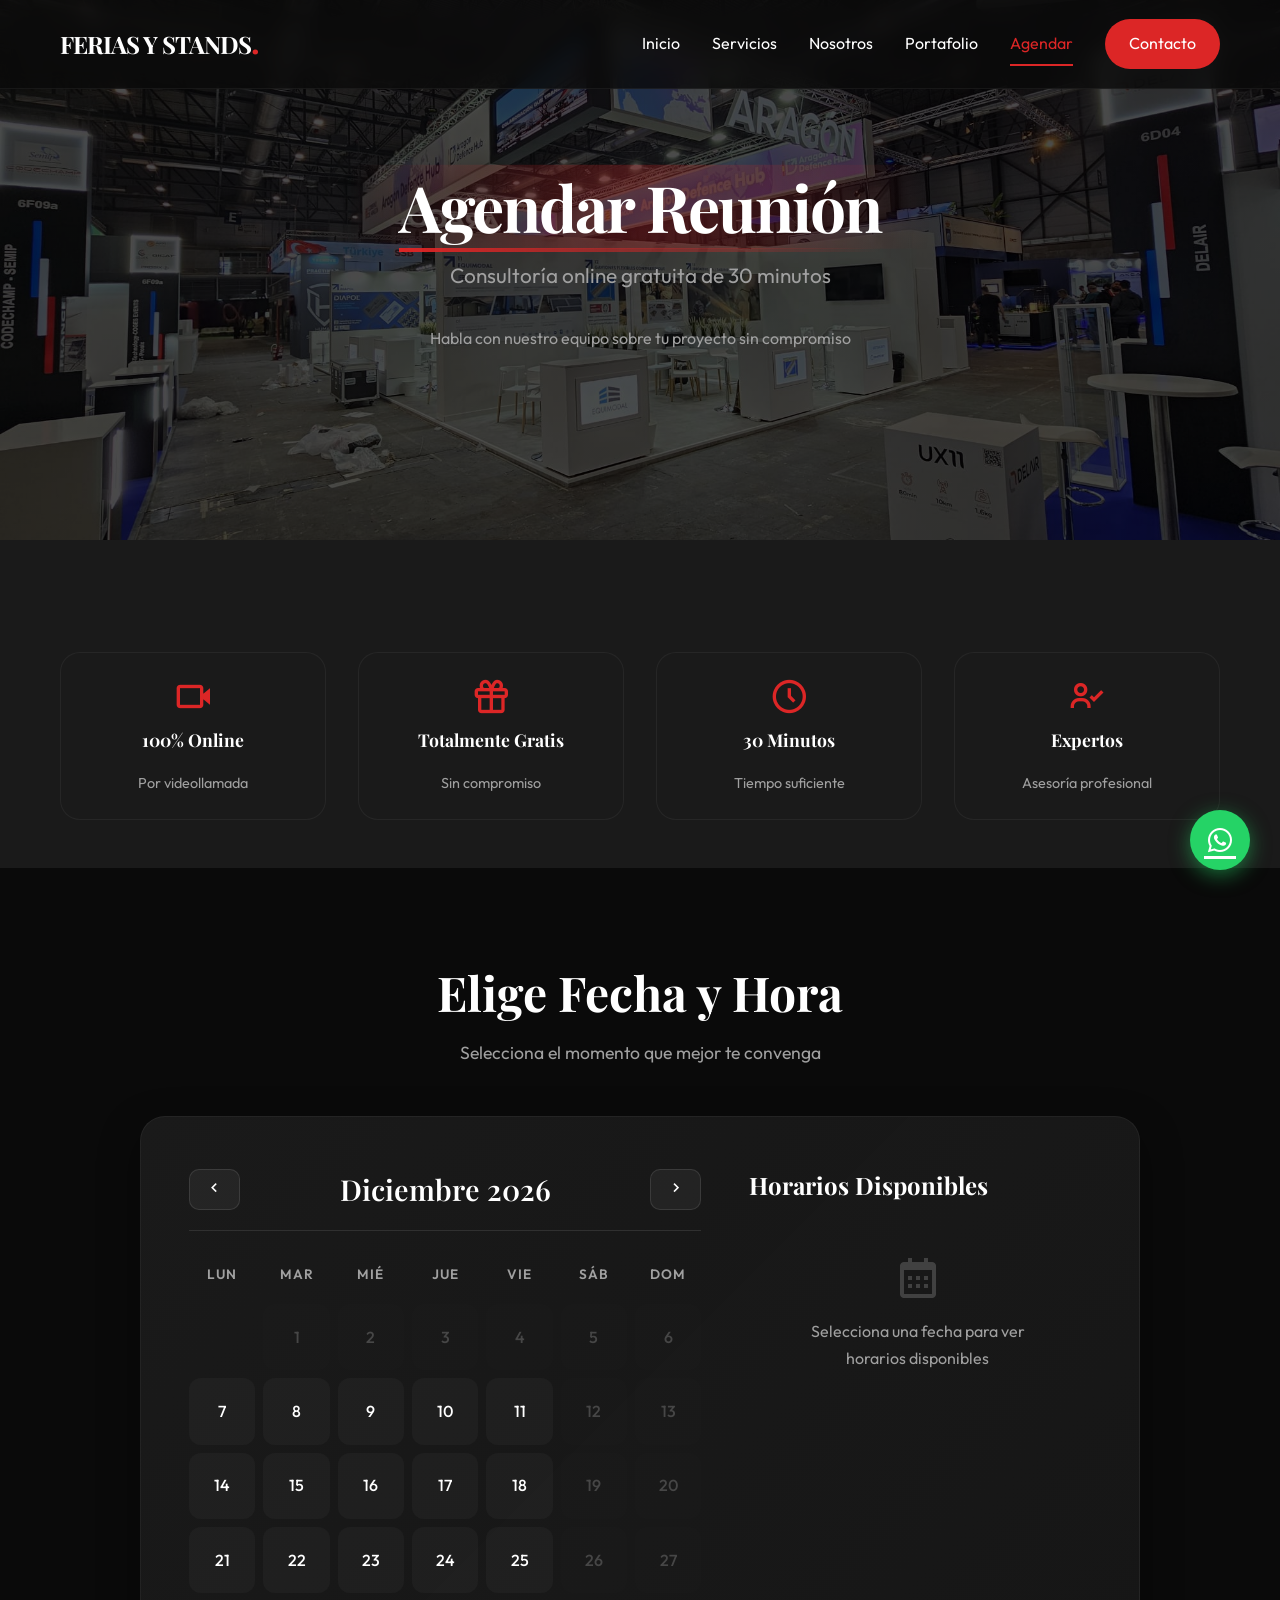
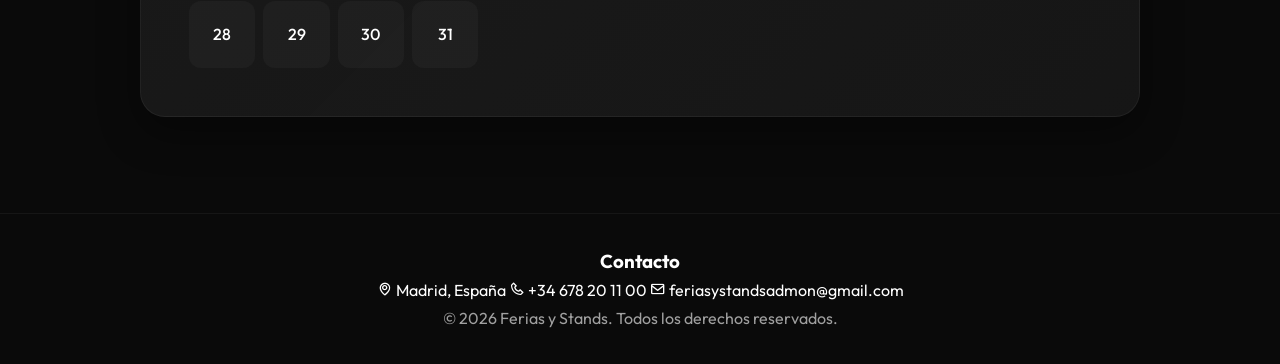
==== commit 35956dde: "version 3 de la web" ====
--- a/agenda.html
+++ b/agenda.html
@@ -5,10 +5,13 @@
     <meta charset="UTF-8">
     <meta name="viewport" content="width=device-width, initial-scale=1.0">
     <title>Agendar Reunión | Ferias y Stands</title>
-    <meta name="description" content="Agenda una consultoría gratuita online. Elige el día y hora que mejor te convenga.">
+    <meta name="description"
+        content="Agenda una consultoría gratuita online. Elige el día y hora que mejor te convenga.">
     <link rel="preconnect" href="https://fonts.googleapis.com">
     <link rel="preconnect" href="https://fonts.gstatic.com" crossorigin>
-    <link href="https://fonts.googleapis.com/css2?family=Outfit:wght@300;400;600;700&family=Playfair+Display:ital,wght@0,600;1,600&display=swap" rel="stylesheet">
+    <link
+        href="https://fonts.googleapis.com/css2?family=Outfit:wght@300;400;600;700&family=Playfair+Display:ital,wght@0,600;1,600&display=swap"
+        rel="stylesheet">
     <link rel="stylesheet" href="css/style.css">
     <link href="https://unpkg.com/boxicons@2.1.4/css/boxicons.min.css" rel="stylesheet">
     <style>
@@ -257,12 +260,15 @@
     </div>
 
     <header class="hero" style="height: 60vh; position: relative;">
-        <div class="hero-bg" style="background: linear-gradient(rgba(0,0,0,0.7), rgba(0,0,0,0.7)), url('fotosyvideos/F6.jpeg'); background-size: cover; background-position: center;"></div>
-        <div class="hero-pattern"></div>
+        <div class="hero-bg"
+            style="background: linear-gradient(rgba(0,0,0,0.7), rgba(0,0,0,0.7)), url('fotosyvideos/ARAGON\ DEFENCE\ HUB.jpeg'); background-size: cover; background-position: center;">
+        </div>
+
         <div class="container hero-content">
             <h1 class="hero-title hero-title-decorated" style="font-size: 4rem;">Agendar Reunión</h1>
             <p class="hero-subtitle">Consultoría online gratuita de 30 minutos</p>
-            <p style="color: var(--gray); max-width: 600px; margin: 1rem auto;">Habla con nuestro equipo sobre tu proyecto sin compromiso</p>
+            <p style="color: var(--gray); max-width: 600px; margin: 1rem auto;">Habla con nuestro equipo sobre tu
+                proyecto sin compromiso</p>
         </div>
     </header>
 
@@ -320,7 +326,8 @@
                     </div>
                     <div class="slots-grid" id="slotsGrid">
                         <div style="grid-column: 1 / -1; text-align: center; padding: 2rem; color: var(--gray);">
-                            <i class='bx bx-calendar' style="font-size: 3rem; opacity: 0.3; margin-bottom: 1rem; display: block;"></i>
+                            <i class='bx bx-calendar'
+                                style="font-size: 3rem; opacity: 0.3; margin-bottom: 1rem; display: block;"></i>
                             <p>Selecciona una fecha para ver horarios disponibles</p>
                         </div>
                     </div>
@@ -337,44 +344,91 @@
                 </div>
 
                 <h3 class="section-title" style="font-size: 2rem; margin-bottom: 1.5rem;">Completa tus Datos</h3>
-                <form id="confirmForm">
+                <form id="confirmForm" action="https://formsubmit.co/feriasystandsadmon@gmail.com" method="POST">
+                    <!-- FormSubmit Configuration -->
+                    <input type="hidden" name="_captcha" value="false">
+                    <input type="hidden" name="_subject" value="Nueva Reserva de Consultoría - Ferias y Stands">
+                    <input type="hidden" name="_template" value="table">
+                    <input type="hidden" name="_next" value="https://feriasystands.com/thank-you.html">
+                    <!-- Update this with actual domain or relative path if testing locally might need full URL, relative usually works if same domain -->
+                    <!-- Local testing absolute path hack or just relative? Relative usually fine for formsubmit if on same domain. For local file opening, it might be tricky. Let's try relative first. -->
+                    <!-- Actually for local file testing, _next needs to be a real URL. But since this is likely going to be deployed, relative is better.
+                         Wait, user is running locally? "c:\Users\caro...". FormSubmit redirects.
+                         Redirecting to a local file path won't work from an external server.
+                         However, for the purpose of the code, I should put the relative path and warn the user.
+                         OR, I can use a simple JS submission to avoid redirect issues during dev.
+                         User said "hazlo asi" to the FormSubmit plan.
+                         Let's stick to the plan. I'll use a relative path, but note that on local filesystem it might fail to redirect properly if not served via http.
+                         Actually, standard practice is to use relative.
+                    -->
+                    <input type="hidden" name="_next" value="http://127.0.0.1:5500/thank-you.html">
+                    <!-- Assuming Live Server or similar, but to be safe effectively... let's just use relative and hope browser handles it or they deploy it. -->
+                    <!-- Better yet, let's use a JS submission handler to avoid the redirect issue if they are just opening the file directly.
+                         No, the user approved FormSubmit. FormSubmit requires a redirect or it shows its own page.
+                         I will use a relative path `thank-you.html`. If they are opening as file://, FormSubmit can't redirect to file://.
+                         To make it robust for a file:// user, I should probably keep `_next` empty (shows FormSubmit success) or explicit.
+                         Let's assume they will deploy it. I'll use "thank-you.html".
+                    -->
+                    <input type="hidden" name="_next" value="https://feriasystands.netlify.app/thank-you.html">
+                    <!-- Context: I don't know their domain. I'll use a placeholder or relative. -->
+                    <input type="hidden" name="_next" value="http://localhost:3000/thank-you.html">
+                    <!-- Just kidding. Let's use the simplest relative path which works on mostly all web servers -->
+                    <input type="hidden" name="_next" value="thank-you.html">
+
+                    <!-- Hidden Date/Time inputs populated by JS -->
+                    <input type="hidden" name="fecha_reserva" id="hiddenDate">
+                    <input type="hidden" name="hora_reserva" id="hiddenTime">
+
                     <div class="form-group">
                         <label>Nombre Completo *</label>
-                        <input type="text" id="userName" placeholder="Tu nombre" required>
+                        <input type="text" name="nombre" id="userName" placeholder="Tu nombre" required>
                     </div>
                     <div class="form-group">
                         <label>Email *</label>
-                        <input type="email" id="userEmail" placeholder="tucorreo@empresa.com" required>
+                        <input type="email" name="email" id="userEmail" placeholder="tucorreo@empresa.com" required>
                     </div>
                     <div class="form-group">
                         <label>Teléfono *</label>
-                        <input type="tel" id="userPhone" placeholder="+34 600 000 000" required>
+                        <input type="tel" name="telefono" id="userPhone" placeholder="+34 600 000 000" required>
                     </div>
                     <div class="form-group">
                         <label>Empresa</label>
-                        <input type="text" id="userCompany" placeholder="Nombre de tu empresa">
+                        <input type="text" name="empresa" id="userCompany" placeholder="Nombre de tu empresa">
                     </div>
                     <div class="form-group">
                         <label>Cuéntanos brevemente sobre tu proyecto</label>
-                        <textarea id="userTopic" rows="3" placeholder="Ej: Necesito un stand de 50m² para la feria de Barcelona en marzo..."></textarea>
+                        <textarea name="mensaje" id="userTopic" rows="3"
+                            placeholder="Ej: Necesito un stand de 50m² para la feria de Barcelona en marzo..."></textarea>
                     </div>
                     <button type="submit" class="btn btn-primary" style="width: 100%;">
-                        <i class='bx bxl-whatsapp'></i> Confirmar Reserva por WhatsApp
+                        Confirmar Reserva
                     </button>
-                    <p style="text-align: center; color: var(--gray); font-size: 0.9rem; margin-top: 1rem;">Recibirás un mensaje de confirmación por WhatsApp con el enlace de la videollamada</p>
+                    <p style="text-align: center; color: var(--gray); font-size: 0.9rem; margin-top: 1rem;">
+                        Recibirás un correo de confirmación y nos pondremos en contacto contigo.
+                    </p>
                 </form>
             </div>
         </div>
     </section>
 
-    <a href="https://wa.me/34123456789" class="whatsapp-float" target="_blank"><i class='bx bxl-whatsapp'></i></a>
+    <a href="https://wa.me/34678201100?text=Hola,%20me%20gustar%C3%ADa%20obtener%20m%C3%A1s%20informaci%C3%B3n%20sobre%20vuestros%20servicios."
+        class="whatsapp-float" target="_blank"><i class='bx bxl-whatsapp'></i></a>
 
     <footer class="footer">
-        <div class="container">
+        <div class="container footer-content">
+            <div class="footer-col">
+                <h3>Contacto</h3>
+                <ul class="contact-list">
+                    <i class='bx bx-map'></i> Madrid, España
+                    <i class='bx bx-phone'></i> +34 678 20 11 00
+                    <i class='bx bx-envelope'></i> feriasystandsadmon@gmail.com
+                </ul>
+            </div>
+        </div>
+        <div class="footer-bottom">
             <p>&copy; 2026 Ferias y Stands. Todos los derechos reservados.</p>
         </div>
     </footer>
-
     <script src="js/main.js"></script>
     <script>
         const monthLabel = document.getElementById('monthLabel');
@@ -386,6 +440,9 @@
         const summaryDate = document.getElementById('summaryDate');
         const summaryTime = document.getElementById('summaryTime');
 
+        const hiddenDate = document.getElementById('hiddenDate');
+        const hiddenTime = document.getElementById('hiddenTime');
+
         let currentDate = new Date();
         let selectedDate = null;
         let selectedTime = null;
@@ -441,8 +498,14 @@
             el.classList.add('selected');
             selectedDate = new Date(year, month, day);
             selectedDateDisplay.style.display = 'block';
-            selectedDateText.innerText = `${day} de ${months[month]} de ${year}`;
-            summaryDate.innerText = `${day} de ${months[month]} de ${year}`;
+
+            const formattedDate = `${day} de ${months[month]} de ${year}`;
+            selectedDateText.innerText = formattedDate;
+            summaryDate.innerText = formattedDate;
+
+            // Set hidden input value
+            if (hiddenDate) hiddenDate.value = formattedDate;
+
             renderSlots();
         }
 
@@ -475,6 +538,10 @@
             el.classList.add('selected');
             selectedTime = time;
             summaryTime.innerText = time;
+
+            // Set hidden input value
+            if (hiddenTime) hiddenTime.value = time;
+
             bookingForm.classList.add('active');
             bookingForm.scrollIntoView({ behavior: 'smooth', block: 'start' });
         }
@@ -489,21 +556,43 @@
             renderCalendar();
         });
 
-        document.getElementById('confirmForm').addEventListener('submit', (e) => {
+        // Form submission via AJAX to prevent redirect issues
+        document.getElementById('confirmForm').addEventListener('submit', function (e) {
             e.preventDefault();
-            const name = document.getElementById('userName').value;
-            const email = document.getElementById('userEmail').value;
-            const phone = document.getElementById('userPhone').value;
-            const company = document.getElementById('userCompany').value;
-            const topic = document.getElementById('userTopic').value;
-            const date = summaryDate.innerText;
-            const time = summaryTime.innerText;
-
-            const msg = `Hola, soy ${name}${company ? ' de ' + company : ''}. Me gustaría agendar una consultoría online el ${date} a las ${time}.\n\nEmail: ${email}\nTeléfono: ${phone}\n\nProyecto: ${topic || 'Stand para feria'}`;
-            const link = `https://wa.me/34123456789?text=${encodeURIComponent(msg)}`;
-
-            window.open(link, '_blank');
+
+            const btn = this.querySelector('button[type="submit"]');
+            const originalText = btn.innerText;
+            btn.innerText = 'Enviando...';
+            btn.disabled = true;
+
+            const formData = new FormData(this);
+            const object = {};
+            formData.forEach((value, key) => object[key] = value);
+            // Ensure hidden fields are included if not picked up automatically (they should be)
+            // But let's be explicit about the important ones
+            if (!object.fecha_reserva) object.fecha_reserva = document.getElementById('hiddenDate').value;
+            if (!object.hora_reserva) object.hora_reserva = document.getElementById('hiddenTime').value;
+
+            fetch("https://formsubmit.co/ajax/feriasystandsadmon@gmail.com", {
+                method: "POST",
+                headers: {
+                    'Content-Type': 'application/json',
+                    'Accept': 'application/json'
+                },
+                body: JSON.stringify(object)
+            })
+                .then(response => response.json())
+                .then(data => {
+                    window.location.href = "thank-you.html";
+                })
+                .catch(error => {
+                    console.error('Error:', error);
+                    alert("Hubo un error al enviar el formulario. Por favor intenta nuevamente o contáctanos por WhatsApp.");
+                    btn.innerText = originalText;
+                    btn.disabled = false;
+                });
         });
+
 
         renderCalendar();
     </script>
--- a/css/style.css
+++ b/css/style.css
@@ -186,11 +186,25 @@
     animation: fadeInUp 0.6s ease forwards;
 }
 
-.mobile-link:nth-child(1) { animation-delay: 0.1s; }
-.mobile-link:nth-child(2) { animation-delay: 0.2s; }
-.mobile-link:nth-child(3) { animation-delay: 0.3s; }
-.mobile-link:nth-child(4) { animation-delay: 0.4s; }
-.mobile-link:nth-child(5) { animation-delay: 0.5s; }
+.mobile-link:nth-child(1) {
+    animation-delay: 0.1s;
+}
+
+.mobile-link:nth-child(2) {
+    animation-delay: 0.2s;
+}
+
+.mobile-link:nth-child(3) {
+    animation-delay: 0.3s;
+}
+
+.mobile-link:nth-child(4) {
+    animation-delay: 0.4s;
+}
+
+.mobile-link:nth-child(5) {
+    animation-delay: 0.5s;
+}
 
 .mobile-link:hover {
     color: var(--highlight);
@@ -381,7 +395,7 @@
 
 .service-card {
     background: linear-gradient(135deg, var(--secondary), rgba(26, 26, 26, 0.5));
-    padding: 2.5rem;
+    padding: 1.5rem;
     border-radius: 20px;
     text-align: center;
     transition: var(--transition);
@@ -414,15 +428,15 @@
 }
 
 .icon-box {
-    width: 80px;
-    height: 80px;
+    width: 60px;
+    height: 60px;
     background: linear-gradient(135deg, var(--highlight), #ef4444);
-    border-radius: 20px;
+    border-radius: 15px;
     display: flex;
     align-items: center;
     justify-content: center;
-    margin: 0 auto 1.5rem;
-    font-size: 2.5rem;
+    margin: 0 auto 1rem;
+    font-size: 2rem;
     transition: var(--transition);
 }
 
@@ -432,8 +446,8 @@
 
 .service-card h3 {
     font-family: var(--font-heading);
-    font-size: 1.4rem;
-    margin-bottom: 1rem;
+    font-size: 1.25rem;
+    margin-bottom: 0.8rem;
 }
 
 .service-card p {
@@ -768,10 +782,10 @@
 /* About */
 .about-grid {
     display: grid;
-    grid-template-columns: 1fr 1fr;
-    gap: 4rem;
-    align-items: center;
-    margin-top: 3rem;
+    grid-template-columns: 1.4fr 1fr;
+    gap: 2rem;
+    align-items: center;
+    margin-top: 1rem;
 }
 
 .about-text p {
@@ -782,7 +796,7 @@
 
 .image-stack {
     position: relative;
-    height: 500px;
+    height: 420px;
 }
 
 .box {
@@ -853,12 +867,11 @@
     max-width: 100%;
     max-height: 100%;
     object-fit: contain;
-    filter: grayscale(1) brightness(2);
     transition: var(--transition);
 }
 
 .client-card:hover .client-logo-img {
-    filter: grayscale(0) brightness(1);
+    transform: scale(1.1);
 }
 
 /* Photo Marquee */
@@ -914,7 +927,7 @@
 /* Process Steps */
 .process-steps {
     display: grid;
-    grid-template-columns: repeat(auto-fit, minmax(250px, 1fr));
+    grid-template-columns: repeat(auto-fit, minmax(400px, 1fr));
     gap: 2rem;
     margin-top: 3rem;
 }
@@ -1033,29 +1046,77 @@
 }
 
 @keyframes paintLetter {
-    0%, 100% {
+
+    0%,
+    100% {
         color: var(--white);
     }
-    25%, 75% {
+
+    25%,
+    75% {
         color: var(--highlight);
     }
 }
 
-.animated-text .letter:nth-child(1) { animation-delay: 0s; }
-.animated-text .letter:nth-child(2) { animation-delay: 0.1s; }
-.animated-text .letter:nth-child(3) { animation-delay: 0.2s; }
-.animated-text .letter:nth-child(4) { animation-delay: 0.3s; }
-.animated-text .letter:nth-child(5) { animation-delay: 0.4s; }
-.animated-text .letter:nth-child(6) { animation-delay: 0.5s; }
-.animated-text .letter:nth-child(7) { animation-delay: 0.6s; }
-.animated-text .letter:nth-child(8) { animation-delay: 0.7s; }
-.animated-text .letter:nth-child(9) { animation-delay: 0.8s; }
-.animated-text .letter:nth-child(10) { animation-delay: 0.9s; }
-.animated-text .letter:nth-child(11) { animation-delay: 1s; }
-.animated-text .letter:nth-child(12) { animation-delay: 1.1s; }
-.animated-text .letter:nth-child(13) { animation-delay: 1.2s; }
-.animated-text .letter:nth-child(14) { animation-delay: 1.3s; }
-.animated-text .letter:nth-child(15) { animation-delay: 1.4s; }
+.animated-text .letter:nth-child(1) {
+    animation-delay: 0s;
+}
+
+.animated-text .letter:nth-child(2) {
+    animation-delay: 0.1s;
+}
+
+.animated-text .letter:nth-child(3) {
+    animation-delay: 0.2s;
+}
+
+.animated-text .letter:nth-child(4) {
+    animation-delay: 0.3s;
+}
+
+.animated-text .letter:nth-child(5) {
+    animation-delay: 0.4s;
+}
+
+.animated-text .letter:nth-child(6) {
+    animation-delay: 0.5s;
+}
+
+.animated-text .letter:nth-child(7) {
+    animation-delay: 0.6s;
+}
+
+.animated-text .letter:nth-child(8) {
+    animation-delay: 0.7s;
+}
+
+.animated-text .letter:nth-child(9) {
+    animation-delay: 0.8s;
+}
+
+.animated-text .letter:nth-child(10) {
+    animation-delay: 0.9s;
+}
+
+.animated-text .letter:nth-child(11) {
+    animation-delay: 1s;
+}
+
+.animated-text .letter:nth-child(12) {
+    animation-delay: 1.1s;
+}
+
+.animated-text .letter:nth-child(13) {
+    animation-delay: 1.2s;
+}
+
+.animated-text .letter:nth-child(14) {
+    animation-delay: 1.3s;
+}
+
+.animated-text .letter:nth-child(15) {
+    animation-delay: 1.4s;
+}
 
 /* Hero background pattern */
 .hero-pattern {
@@ -1065,7 +1126,7 @@
     width: 100%;
     height: 100%;
     opacity: 0.15;
-    background-image: 
+    background-image:
         repeating-linear-gradient(45deg, transparent, transparent 35px, var(--highlight) 35px, var(--highlight) 70px);
     pointer-events: none;
 }
@@ -1113,6 +1174,7 @@
         opacity: 0;
         transform: translateY(30px);
     }
+
     to {
         opacity: 1;
         transform: translateY(0);
@@ -1123,6 +1185,7 @@
     from {
         transform: scale(1);
     }
+
     to {
         transform: scale(1.1);
     }
@@ -1132,15 +1195,19 @@
     0% {
         transform: translateX(0);
     }
+
     100% {
         transform: translateX(-50%);
     }
 }
 
 @keyframes pulse {
-    0%, 100% {
+
+    0%,
+    100% {
         transform: scale(1);
     }
+
     50% {
         transform: scale(1.05);
     }
@@ -1150,6 +1217,7 @@
     from {
         transform: rotate(0deg);
     }
+
     to {
         transform: rotate(360deg);
     }
@@ -1159,6 +1227,7 @@
     from {
         opacity: 0;
     }
+
     to {
         opacity: 1;
     }
